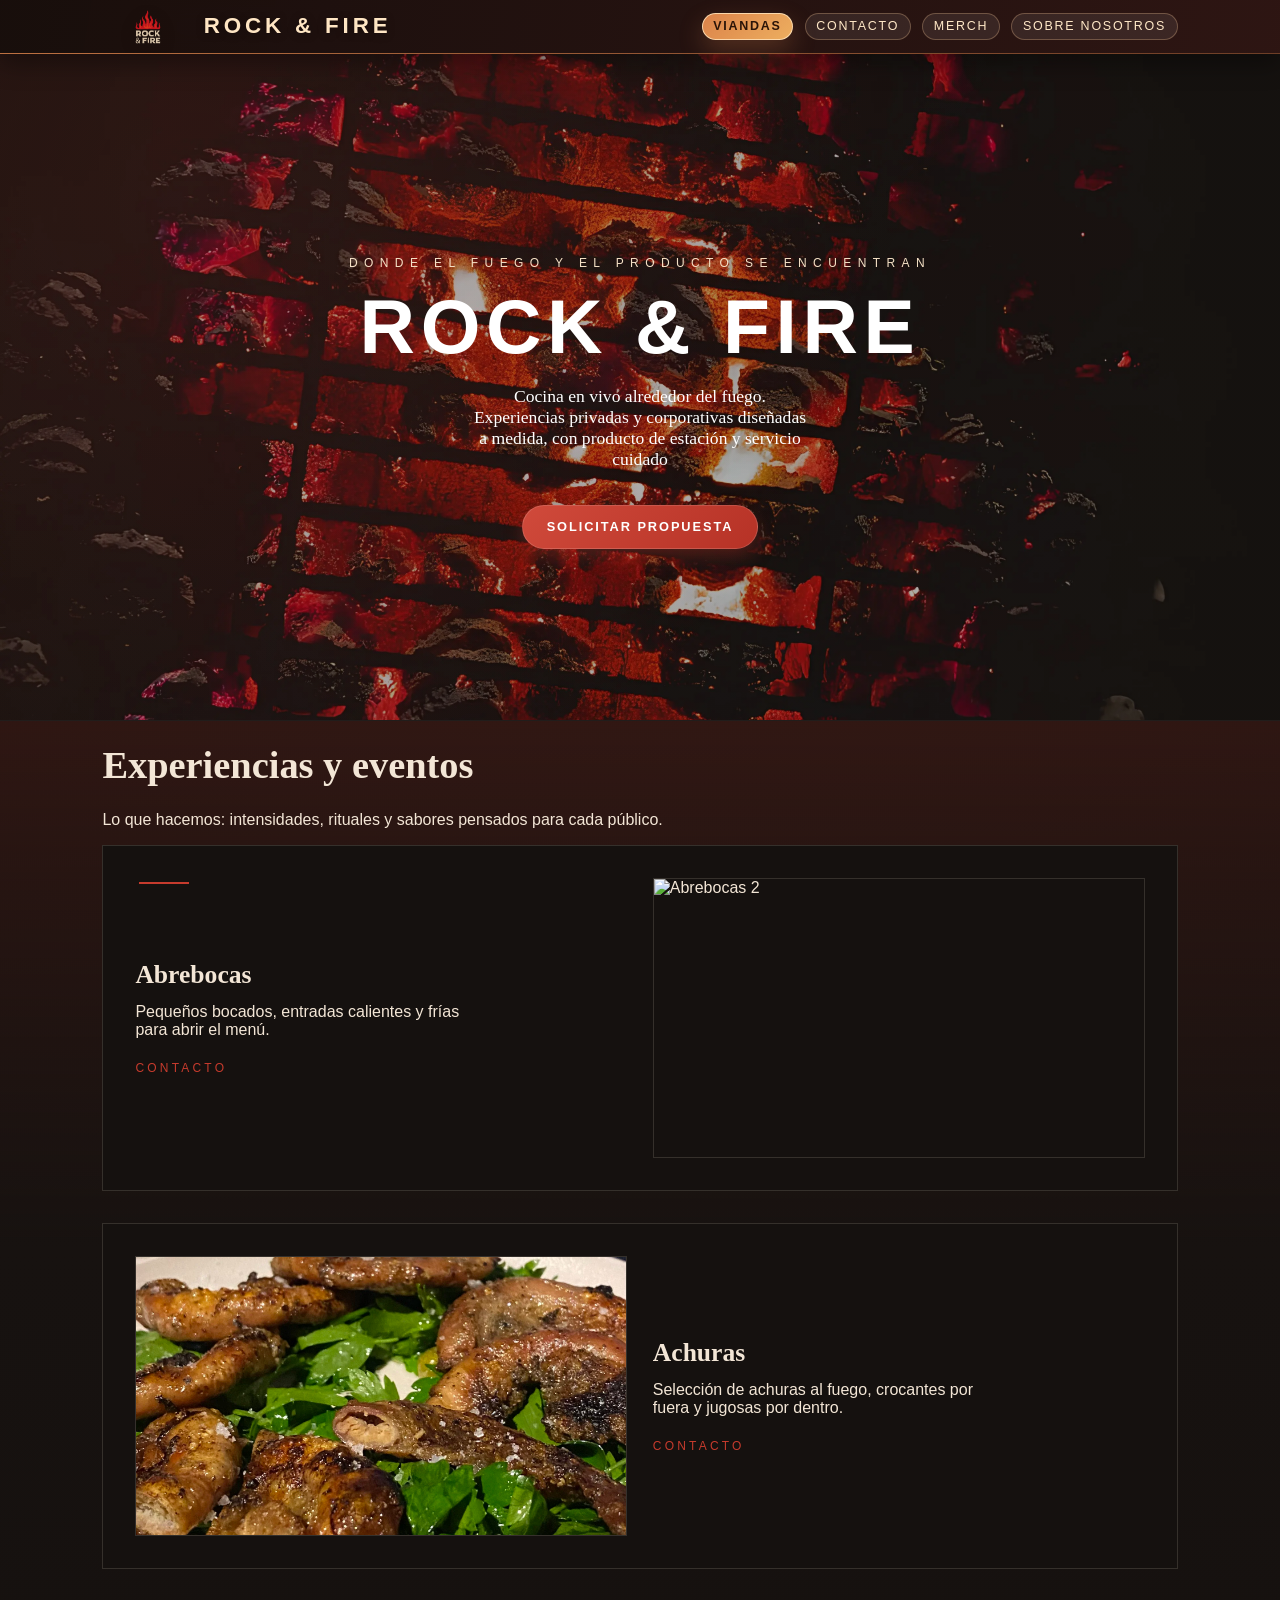
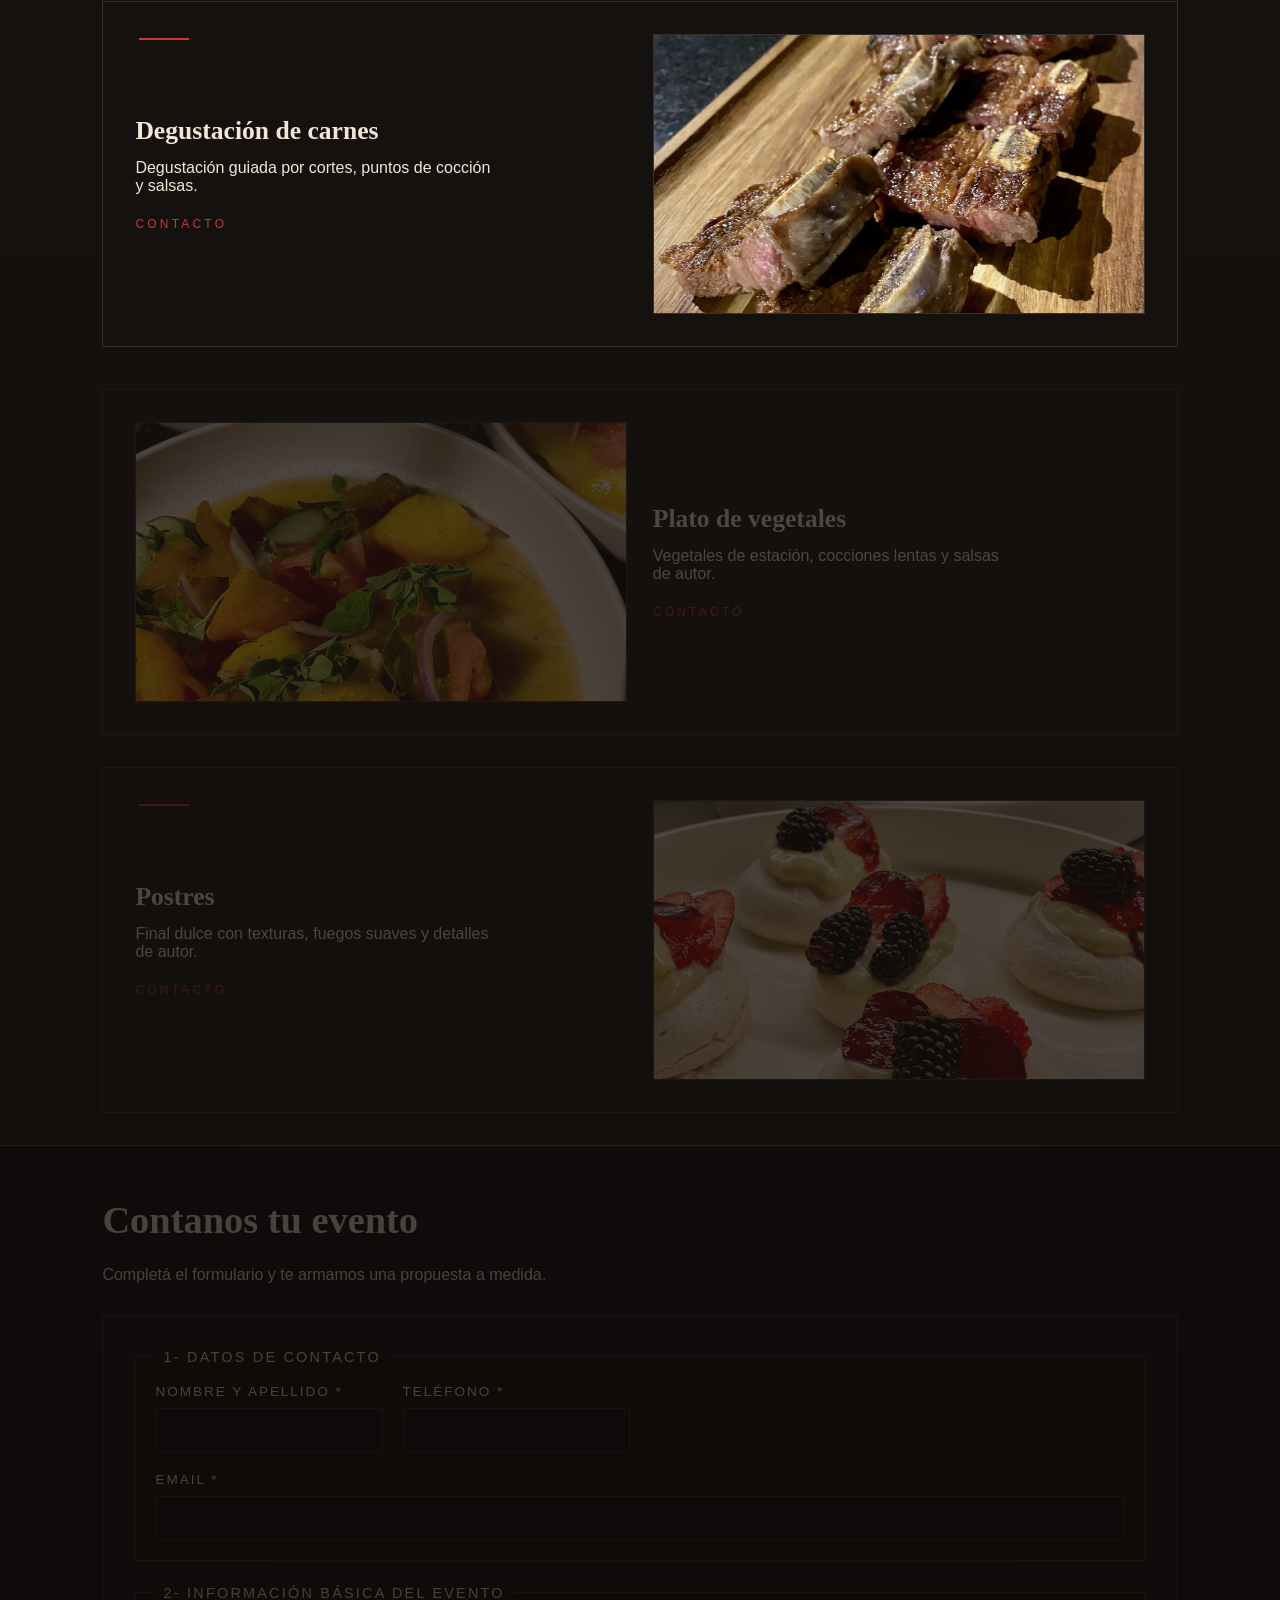
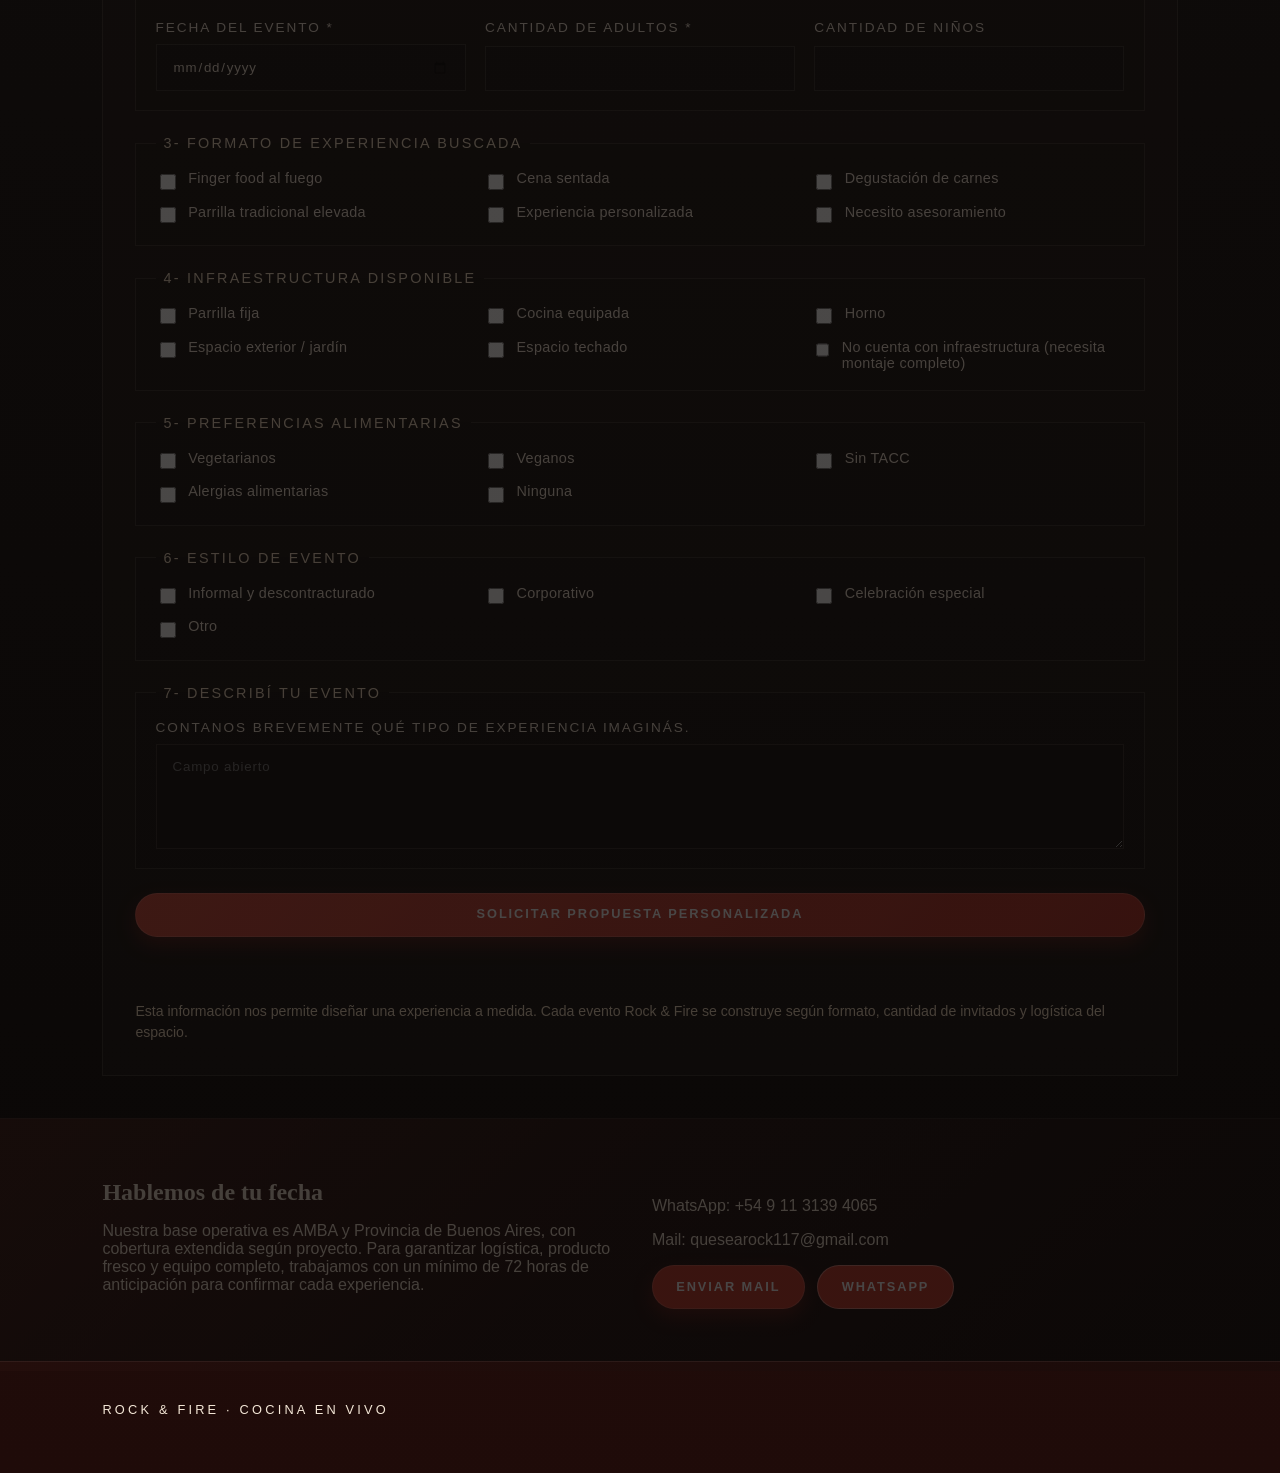
==== index.html @ 605d7330 "primer commit" ====
﻿<!doctype html>
<html lang="es">
  <head>
    <meta charset="utf-8" />
    <meta name="viewport" content="width=device-width, initial-scale=1" />
    <title>Rock &amp; Fire</title>
    <meta
      name="description"
      content="Rock & Fire es un emprendimiento de catering con cocina a fuego vivo, menús a medida y eventos memorables."
    />
    <link rel="preconnect" href="https://fonts.googleapis.com" />
    <link rel="preconnect" href="https://fonts.gstatic.com" crossorigin />
    <link rel="stylesheet" href="styles.css" />
  </head>
  <body id="top">
    <header class="site-header">
      <a class="brand" href="#top">
        <img class="brand-logo" src="img/logoRyF 1.png" alt="Rock &amp; Fire" />
        <span>Rock &amp; Fire</span>
      </a>
      <nav class="nav">
        <!-- <a href="#eventos">Eventos</a>
        <a href="#ig">Instagram</a>-->
         <a
          class="nav-drive"
          href="https://drive.google.com/file/d/1LnjHv03hsuYbpVQjxMvWBrjGyQzns2Zz/view"
          target="_blank"
          rel="noreferrer"
        >
          VIANDAS
        </a>
        <a href="#hablemos-fecha">Contacto</a>
        <a href="merch.html">Merch</a>
        <a href="about.html">Sobre nosotros</a>
      </nav>
    </header>
    <section class="hero reveal">
      <div class="hero-content">
        <div class="tag">Donde el fuego y el producto se encuentran</div>
        <h1>Rock &amp; Fire</h1>
        <p>
          Cocina en vivo alrededor del fuego. Experiencias privadas y corporativas diseñadas a medida, con producto de estación y servicio cuidado
        </p>
        <div class="hero-actions">
          <a class="cta" href="#formulario-whatsapp"><span></span>Solicitar propuesta</a>
        </div>
      </div>
    </section>

    <section class="section alt reveal" id="eventos">
      <h2>Experiencias y eventos</h2>
      <p>Lo que hacemos: intensidades, rituales y sabores pensados para cada público.</p>
      <div class="events">
        
        <article class="event-row reveal delay-1">
          <div class="event-text">
            <h3>Abrebocas</h3>
            <p>Pequeños bocados, entradas calientes y frías para abrir el menú.</p>
            <a class="event-link" href="#contacto">Contacto</a>
          </div>
          <div class="event-media">
            <div class="auto-carousel" data-carousel="abrebocas">
              <img data-lightbox="abrebocas" src="img/abrebocas/1.webp" alt="Abrebocas 1" />
              <img data-lightbox="abrebocas" src="img/abrebocas/2.webp" alt="Abrebocas 2" />
              <img data-lightbox="abrebocas" src="img/abrebocas/3.webp" alt="Abrebocas 3" />
              <img data-lightbox="abrebocas" src="img/abrebocas/4.webp" alt="Abrebocas 4" />
              <img data-lightbox="abrebocas" src="img/abrebocas/5.webp" alt="Abrebocas 5" />
              <img data-lightbox="abrebocas" src="img/abrebocas/6.webp" alt="Abrebocas 6" />
            </div>
          </div>
        </article>

        <article class="event-row reverse reveal delay-1">
          <div class="event-text">
            <h3>Achuras</h3>
            <p>Selección de achuras al fuego, crocantes por fuera y jugosas por dentro.</p>
            <a class="event-link" href="#contacto">Contacto</a>
          </div>
          <div class="event-media">
            <div class="auto-carousel" data-carousel="achuras">
              <img data-lightbox="achuras" src="img/achuras/1.webp" alt="Achuras 1" />
              <img data-lightbox="achuras" src="img/achuras/2.webp" alt="Achuras 2" />
              <img data-lightbox="achuras" src="img/achuras/3.webp" alt="Achuras 3" />
              <img data-lightbox="achuras" src="img/achuras/6.webp" alt="Achuras 6" />
              <img data-lightbox="achuras" src="img/achuras/7.webp" alt="Achuras 7" />
            </div>
          </div>
        </article>

        <article class="event-row reveal delay-1">
          <div class="event-text">
            <h3>Degustación de carnes</h3>
            <p>Degustación guiada por cortes, puntos de cocción y salsas.</p>
            <a class="event-link" href="#contacto">Contacto</a>
          </div>
          <div class="event-media">
            <div class="auto-carousel" data-carousel="carnes">
              
              <img data-lightbox="carnes" src="img/carnes/0.webp" alt="Cata de carnes 1" />
              <img data-lightbox="carnes" src="img/carnes/1.webp" alt="Cata de carnes 2" />
              <img data-lightbox="carnes" src="img/carnes/2.webp" alt="Cata de carnes 3" />
              <img data-lightbox="carnes" src="img/carnes/4.webp" alt="Cata de carnes 5" />
              <img data-lightbox="carnes" src="img/carnes/5.webp" alt="Cata de carnes 6" />
              <img data-lightbox="carnes" src="img/carnes/6.webp" alt="Cata de carnes 7" />
              <img data-lightbox="carnes" src="img/carnes/7.webp" alt="Cata de carnes 8" />
              <img data-lightbox="carnes" src="img/carnes/8.webp" alt="Cata de carnes 9" />
              <img data-lightbox="carnes" src="img/carnes/9.webp" alt="Cata de carnes 10" />
              <img data-lightbox="carnes" src="img/carnes/10.webp" alt="Cata de carnes 11" />

            </div>
          </div>
        </article>

        <article class="event-row reverse reveal delay-1">
          <div class="event-text">
            <h3>Plato de vegetales</h3>
            <p>Vegetales de estación, cocciones lentas y salsas de autor.</p>
            <a class="event-link" href="#contacto">Contacto</a>
          </div>
          <div class="event-media">
            <div class="auto-carousel" data-carousel="vegetales">
              
              <img data-lightbox="vegetales" src="img/vegetales/1.webp" alt="Vegetales 1" />
              <img data-lightbox="vegetales" src="img/vegetales/2.webp" alt="Vegetales 2" />
              <img data-lightbox="vegetales" src="img/vegetales/3.webp" alt="Vegetales 3" />
              <img data-lightbox="vegetales" src="img/vegetales/4.webp" alt="Vegetales 4" />
              <img data-lightbox="vegetales" src="img/vegetales/5.webp" alt="Vegetales 5" />
              <img data-lightbox="vegetales" src="img/vegetales/6.webp" alt="Vegetales 6" />
              <img data-lightbox="vegetales" src="img/vegetales/7.webp" alt="Vegetales 7" />
              <img data-lightbox="vegetales" src="img/vegetales/8.webp" alt="Vegetales 8" />
              <img data-lightbox="vegetales" src="img/vegetales/9.webp" alt="Vegetales 9" />
              <img data-lightbox="vegetales" src="img/vegetales/10.webp" alt="Vegetales 10" />

            </div>
          </div>
        </article>

        <article class="event-row reveal delay-1">
          <div class="event-text">
            <h3>Postres</h3>
            <p>Final dulce con texturas, fuegos suaves y detalles de autor.</p>
            <a class="event-link" href="#contacto">Contacto</a>
          </div>
          <div class="event-media">
            <div class="auto-carousel" data-carousel="postres">
              
              <img data-lightbox="postres" src="img/postres/1.webp" alt="Postres 1" />
              <img data-lightbox="postres" src="img/postres/2.webp" alt="Postres 2" />
              <img data-lightbox="postres" src="img/postres/3.webp" alt="Postres 3" />
              <img data-lightbox="postres" src="img/postres/4.webp" alt="Postres 4" />
              <img data-lightbox="postres" src="img/postres/5.webp" alt="Postres 5" />
              <img data-lightbox="postres" src="img/postres/6.webp" alt="Postres 6" />
              <img data-lightbox="postres" src="img/postres/7.webp" alt="Postres 7" />

            </div>
          </div>
        </article>
      </div>
    </section>
<!-- 
    <section class="spotlight reveal" id="servicios">
      <h2>Servicios </h2>
      <div class="grid">
        <div class="spotlight-card reveal delay-1">
          <h3>Eventos privados</h3>
          <p>Casamientos, cumpleaños, aniversarios y reuniones en casa.</p>
        </div>
        <div class="spotlight-card reveal delay-2">
          <h3>Corporativos</h3>
          <p>Eventos de empresa, lanzamientos y celebraciones internas.</p>
        </div>
        <div class="spotlight-card reveal delay-1">
          <h3>Incluido</h3>
          <p>Producción gastronómica y servicio en mesa.</p>
        </div>
        <div class="spotlight-card reveal delay-2">
          <h3>Opcionales</h3>
          <p>Sommelier de vinos y bebidas incluidas.</p>
        </div>
      </div>
    </section>
-->
    <!-- Secciones ocultas temporalmente: Instagram + Testimonios
    <section class="section alt reveal" id="ig">
      <div class="ig-header">
        <div>
          <h2>Instagram en vivo</h2>
          <p>Últimas fotos destacadas del feed. Siempre conectado al perfil.</p>
        </div>
        <a class="cta" href="https://www.instagram.com/rockandfire.ok/" target="_blank" rel="noreferrer">
          <span></span>Ir a Instagram
        </a>
      </div>
      Elfsight Instagram Feed | Untitled Instagram Feed
      <div class="elfsight-app-fcc748a9-197f-4e0d-a5b5-1804373f7aed" data-elfsight-app-lazy></div>
    </section>

    <section class="section reveal" id="testimonios">
      <h2>Testimonios</h2>
      <div class="grid">
        <div class="card reveal delay-1">
          <h3>Evento privado</h3>
          <p>
            "Una experiencia de alta cocina en casa. El fuego, la presentacion y el
            servicio fueron impecables."
          </p>
        </div>
        <div class="card reveal delay-2">
          <h3>Corporativo</h3>
          <p>
            "Personalizaron el menu para nuestro equipo. Se noto la calidad de
            producto y la tecnica."
          </p>
        </div>
      </div>
    </section>
    -->

    <section class="section reveal" id="formulario-whatsapp">
      <h2>Contanos tu evento</h2>
      <p>Completá el formulario y te armamos una propuesta a medida.</p>
      <form class="whatsapp-form" id="whatsapp-form" method="post">
        <fieldset class="form-section">
          <legend>1- Datos de contacto</legend>
          <div class="form-grid">
            <label>
              Nombre y apellido *
              <input type="text" name="nombre" autocomplete="name" required />
            </label>
            <label>
              Teléfono *
              <input type="tel" name="telefono" autocomplete="tel" required />
            </label>
            <label class="full">
              Email *
              <input type="email" name="email" autocomplete="email" required />
            </label>
          </div>
        </fieldset>

        <fieldset class="form-section">
          <legend>2- Información básica del evento</legend>
          <div class="form-grid">
            <label>
              Fecha del evento *
              <input type="date" name="fecha" required />
            </label>
            <label>
              Cantidad de adultos *
              <input type="number" name="adultos" min="1" required />
            </label>
            <label>
              Cantidad de niños
              <input type="number" name="ninos" min="0" />
            </label>
          </div>
        </fieldset>

        <fieldset class="form-section">
          <legend>3- Formato de experiencia buscada</legend>
          <div class="checkbox-grid">
            <label><input type="checkbox" name="formato[]" value="Finger food al fuego" /> Finger food al fuego</label>
            <label><input type="checkbox" name="formato[]" value="Cena sentada" /> Cena sentada</label>
            <label><input type="checkbox" name="formato[]" value="Degustación de carnes" /> Degustación de carnes</label>
            <label><input type="checkbox" name="formato[]" value="Parrilla tradicional elevada" /> Parrilla tradicional elevada</label>
            <label><input type="checkbox" name="formato[]" value="Experiencia personalizada" /> Experiencia personalizada</label>
            <label><input type="checkbox" name="formato[]" value="Necesito asesoramiento" /> Necesito asesoramiento</label>
          </div>
        </fieldset>

        <fieldset class="form-section">
          <legend>4- Infraestructura disponible</legend>
          <div class="checkbox-grid">
            <label><input type="checkbox" name="infraestructura[]" value="Parrilla fija" /> Parrilla fija</label>
            <label><input type="checkbox" name="infraestructura[]" value="Cocina equipada" /> Cocina equipada</label>
            <label><input type="checkbox" name="infraestructura[]" value="Horno" /> Horno</label>
            <label><input type="checkbox" name="infraestructura[]" value="Espacio exterior / jardín" /> Espacio exterior / jardín</label>
            <label><input type="checkbox" name="infraestructura[]" value="Espacio techado" /> Espacio techado</label>
            <label>
              <input
                type="checkbox"
                name="infraestructura[]"
                value="No cuenta con infraestructura (necesita montaje completo)"
              />
              No cuenta con infraestructura (necesita montaje completo)
            </label>
          </div>
        </fieldset>

        <fieldset class="form-section">
          <legend>5- Preferencias alimentarias</legend>
          <div class="checkbox-grid">
            <label><input type="checkbox" name="preferencias[]" value="Vegetarianos" /> Vegetarianos</label>
            <label><input type="checkbox" name="preferencias[]" value="Veganos" /> Veganos</label>
            <label><input type="checkbox" name="preferencias[]" value="Sin TACC" /> Sin TACC</label>
            <label><input type="checkbox" name="preferencias[]" value="Alergias alimentarias" /> Alergias alimentarias</label>
            <label><input type="checkbox" name="preferencias[]" value="Ninguna" /> Ninguna</label>
          </div>
        </fieldset>

        <fieldset class="form-section">
          <legend>6- Estilo de evento</legend>
          <div class="checkbox-grid">
            <label><input type="checkbox" name="estilo[]" value="Informal y descontracturado" /> Informal y descontracturado</label>
            <label><input type="checkbox" name="estilo[]" value="Corporativo" /> Corporativo</label>
            <label><input type="checkbox" name="estilo[]" value="Celebración especial" /> Celebración especial</label>
            <label><input type="checkbox" name="estilo[]" value="Otro" /> Otro</label>
          </div>
        </fieldset>

        <fieldset class="form-section">
          <legend>7- Describí tu evento</legend>
          <label class="full">
            Contanos brevemente qué tipo de experiencia imaginás.
            <textarea name="descripcion_evento" rows="5" placeholder="Campo abierto"></textarea>
          </label>
        </fieldset>

        <button class="cta" type="submit"><span></span>Solicitar propuesta personalizada</button>
        <p class="form-status" aria-live="polite"></p>
        <p class="form-note">
          Esta información nos permite diseñar una experiencia a medida. Cada evento Rock &amp; Fire se construye según formato, cantidad de invitados y logística del espacio.
        </p>
      </form>
    </section>

    <section class="contact reveal" id="contacto">
      <div>
        <h2 id="hablemos-fecha">Hablemos de tu fecha</h2>
        <p>
          Nuestra base operativa es AMBA y Provincia de Buenos Aires, con cobertura extendida según proyecto.
Para garantizar logística, producto fresco y equipo completo, trabajamos con un mínimo de 72 horas de anticipación para confirmar cada experiencia.
        </p>
      </div>
      <div>
        <p>WhatsApp: +54 9 11 3139 4065</p>
        <p>Mail: quesearock117@gmail.com</p>
        <div class="contact-actions">
          <a class="cta" href="mailto:quesearock117@gmail.com"><span></span>Enviar mail</a>
          <a class="cta ghost" href="https://wa.me/5491131394065" target="_blank" rel="noreferrer"><span></span>WhatsApp</a>
        </div>
      </div>
    </section>

    <footer>Rock &amp; Fire &middot; Cocina en vivo</footer>

    <div class="lightbox" id="lightbox">
      <span>Cerrar</span>
      <button class="lightbox-nav prev" type="button" aria-label="Anterior">&#10094;</button>
      <img src="" alt="Imagen ampliada" />
      <button class="lightbox-nav next" type="button" aria-label="Siguiente">&#10095;</button>
    </div>
    <script src="https://elfsightcdn.com/platform.js" async></script>
    <script src="script.js" defer></script>
  </body>
</html>
---- styles.css ----
:root {
  --bg: #0f0c0b;
  --ink: #f3e6d6;
  --ember: #c63b2d;
  --coal: #191311;
  --sand: #30241f;
  --smoke: rgba(243, 230, 214, 0.14);
  --glow: rgba(198, 59, 45, 0.35);
  --soft: #171210;
  --accent: #f5e1c6;
}

html {
  scroll-behavior: auto;
}

* {
  box-sizing: border-box;
}

body {
  margin: 0;
  font-family: "Oswald", sans-serif;
  background:
    radial-gradient(circle at top, #2a1713 0%, var(--bg) 52%, #0a0706 100%),
    linear-gradient(180deg, rgba(198, 59, 45, 0.08), transparent 24%);
  color: var(--ink);
}

h1,
h2,
h3 {
  font-family: "Playfair Display", serif;
  margin: 0;
}

a {
  color: inherit;
  text-decoration: none;
}

.site-header {
  position: sticky;
  top: 0;
  z-index: 10;
  display: flex;
  flex-wrap: wrap;
  align-items: center;
  justify-content: space-between;
  gap: 0.65rem;
  padding: 0.28rem 8vw;
  background: linear-gradient(100deg, rgba(24, 14, 12, 0.95), rgba(47, 22, 19, 0.92));
  border-bottom: 1px solid rgba(229, 137, 78, 0.35);
  box-shadow: 0 10px 24px rgba(0, 0, 0, 0.35);
  backdrop-filter: blur(10px);
  color: #f7e8d5;
  transform: translateY(0);
  transition: transform 0.28s ease, box-shadow 0.28s ease, background 0.28s ease;
  animation: headerFloatIn 0.55s ease both;
}

.site-header.is-elevated {
  box-shadow: 0 16px 30px rgba(0, 0, 0, 0.45);
  background: linear-gradient(100deg, rgba(20, 12, 10, 0.98), rgba(43, 19, 16, 0.95));
}

.site-header::after {
  content: "";
  position: absolute;
  left: 0;
  right: 0;
  bottom: -1px;
  height: 1px;
  background: linear-gradient(90deg, rgba(229, 137, 78, 0.7), rgba(229, 137, 78, 0));
}

.brand {
  display: inline-flex;
  align-items: center;
  gap: 0.58rem;
  font-family: "Playfair Display", serif;
  font-size: 1.4rem;
  letter-spacing: 0.16rem;
  text-transform: uppercase;
}

.brand span {
  font-family: "Oswald", sans-serif;
  font-weight: 600;
  letter-spacing: 0.24rem;
  color: #ffe6c4;
  text-shadow: 0 1px 8px rgba(0, 0, 0, 0.35);
}

.brand-logo {
  width: 92px;
  height: 44px;
  object-fit: cover;
  object-position: 50% 44%;
  filter: drop-shadow(0 4px 8px rgba(0, 0, 0, 0.2));
}

.nav {
  display: flex;
  flex-wrap: wrap;
  gap: 0.72rem;
  font-size: 0.78rem;
  text-transform: uppercase;
  letter-spacing: 0.11rem;
}

.nav a {
  padding: 0.33rem 0.66rem;
  border-radius: 999px;
  border: 1px solid rgba(255, 204, 153, 0.28);
  color: #ffe8c7;
  background: rgba(255, 255, 255, 0.08);
  transition: background 0.2s ease, border-color 0.2s ease, color 0.2s ease, transform 0.2s ease;
}

.nav a:hover {
  background: rgba(229, 137, 78, 0.2);
  border-color: rgba(255, 204, 153, 0.62);
  color: #fff3df;
  transform: translateY(-1px);
}

.nav .nav-drive {
  background: linear-gradient(135deg, rgba(229, 137, 78, 0.95), rgba(255, 188, 102, 0.92));
  border-color: rgba(255, 227, 186, 0.85);
  color: #2b1408;
  font-weight: 700;
  box-shadow: 0 10px 24px rgba(229, 137, 78, 0.25);
}

.nav .nav-drive:hover {
  background: linear-gradient(135deg, rgba(255, 166, 89, 1), rgba(255, 208, 129, 0.98));
  border-color: rgba(255, 240, 214, 1);
  color: #1d0d05;
  box-shadow: 0 14px 28px rgba(229, 137, 78, 0.34);
}

.hero {
  min-height: 74vh;
  display: grid;
  place-items: center;
  padding: 5.4rem 8vw 3.4rem;
  position: relative;
  overflow: hidden;
  text-align: center;
  color: #fff;
  background-image: linear-gradient(rgba(10, 8, 7, 0.32), rgba(10, 8, 7, 0.32)),
    image-set(
      url("img/portada1.webp")
    );
  background-size: cover;
  background-position: center 42%;
}

#eventos {
  padding-top: 1.4rem;
}

.hero::before {
  content: "";
  position: absolute;
  inset: 0;
  background:
    radial-gradient(circle at 15% 20%, rgba(198, 59, 45, 0.22), transparent 56%),
    linear-gradient(120deg, rgba(198, 59, 45, 0.11), transparent 66%);
  opacity: 0.44;
  pointer-events: none;
}

.hero-content {
  position: relative;
  z-index: 1;
  max-width: 640px;
}

.tag {
  letter-spacing: 0.4rem;
  text-transform: uppercase;
  font-size: 0.75rem;
  color: var(--accent);
}

.hero h1 {
  font-size: clamp(3rem, 6vw, 5.2rem);
  margin-top: 1rem;
  letter-spacing: 0.35rem;
  text-transform: uppercase;
  line-height: 1.05;
  font-family: "Oswald", sans-serif;
}

.hero p {
  font-family: "Playfair Display", serif;
  font-size: 1.1rem;
  max-width: 38ch;
  margin: 1.2rem auto 2.2rem;
}

.hero-actions {
  display: flex;
  justify-content: center;
  gap: 1rem;
  flex-wrap: wrap;
}

.cta {
  display: inline-flex;
  align-items: center;
  justify-content: center;
  text-align: center;
  min-height: 44px;
  padding: 0.82rem 1.45rem;
  border: 1px solid rgba(255, 255, 255, 0.14);
  border-radius: 999px;
  background: linear-gradient(135deg, #d04a3b 0%, #b63226 100%);
  color: #fff;
  text-transform: uppercase;
  font-size: 0.8rem;
  letter-spacing: 0.12rem;
  line-height: 1;
  font-weight: 600;
  box-shadow: 0 8px 18px rgba(182, 50, 38, 0.35);
  transition: transform 0.2s ease, box-shadow 0.2s ease, filter 0.2s ease;
  position: relative;
  overflow: hidden;
  cursor: pointer;
}

.cta:hover {
  transform: translateY(-1px);
  filter: brightness(1.04);
  box-shadow: 0 12px 24px rgba(182, 50, 38, 0.45);
}

.cta.ghost {
  background: rgba(255, 255, 255, 0.03);
  border: 1px solid rgba(255, 255, 255, 0.35);
  color: var(--ink);
  box-shadow: none;
}

.cta span {
  display: none;
}

.stats {
  display: none;
}

.section {
  padding: 2.6rem 8vw;
}

.section h2 {
  font-size: clamp(1.8rem, 3vw, 2.8rem);
  margin-bottom: 1.5rem;
}

.section.alt {
  background: linear-gradient(180deg, rgba(198, 59, 45, 0.09), var(--soft) 26%, #130f0d 100%);
  border-top: 1px solid rgba(255, 255, 255, 0.06);
  border-bottom: 1px solid rgba(255, 255, 255, 0.06);
}

.grid {
  display: grid;
  grid-template-columns: repeat(auto-fit, minmax(220px, 1fr));
  gap: 1.6rem;
}

.card {
  background: #15110f;
  border: 1px solid var(--smoke);
  padding: 1.5rem;
  min-height: 180px;
  animation: fadeUp 0.8s ease forwards;
}

.card h3 {
  margin-bottom: 0.6rem;
}

.gallery {
  display: grid;
  grid-template-columns: repeat(auto-fit, minmax(220px, 1fr));
  gap: 1rem;
}

.gallery-card {
  position: relative;
  overflow: hidden;
  min-height: 220px;
  border: 1px solid var(--smoke);
  background: #15110f;
  cursor: pointer;
  transition: transform 0.3s ease, box-shadow 0.3s ease;
}

.gallery-card:hover {
  transform: translateY(-6px);
  box-shadow: 0 20px 30px rgba(0, 0, 0, 0.4);
}

.gallery-card img {
  width: 100%;
  height: 100%;
  object-fit: cover;
  display: block;
  filter: saturate(0.95);
  transition: transform 0.4s ease;
}

.gallery-card:hover img {
  transform: scale(1.08);
}

.gallery-info {
  position: absolute;
  inset: auto 0 0 0;
  padding: 1rem;
  background: linear-gradient(180deg, transparent, rgba(0, 0, 0, 0.75));
  color: #fff;
  font-size: 0.95rem;
  letter-spacing: 0.08rem;
  text-transform: uppercase;
}

.events {
  display: grid;
  gap: 2rem;
}

.event-row {
  display: grid;
  grid-template-columns: repeat(auto-fit, minmax(260px, 1fr));
  gap: 1.6rem;
  align-items: center;
  padding: 2rem;
  background: #15110f;
  border: 1px solid var(--smoke);
  position: relative;
}

.event-row::before {
  content: "";
  position: absolute;
  left: 2.2rem;
  top: 2.2rem;
  width: 50px;
  height: 2px;
  background: var(--ember);
}

.event-row.reverse .event-text {
  order: 2;
}

.event-row.reverse .event-media {
  order: 1;
}

.event-text h3 {
  font-size: 1.6rem;
  margin-bottom: 0.8rem;
}

.event-text p {
  margin: 0 0 1.2rem;
  max-width: 40ch;
}

.event-link {
  display: inline-flex;
  align-items: center;
  gap: 0.6rem;
  text-transform: uppercase;
  letter-spacing: 0.2rem;
  font-size: 0.75rem;
  color: var(--ember);
}

.event-media {
  display: grid;
  gap: 0.8rem;
}

.auto-carousel {
  position: relative;
  width: 100%;
  height: 280px;
  overflow: hidden;
  border: 1px solid var(--smoke);
}

.auto-carousel img {
  position: absolute;
  inset: 0;
  width: 100%;
  height: 100%;
  object-fit: cover;
  opacity: 0;
  transform: scale(1.04);
  transition: opacity 0.9s ease, transform 1.2s ease;
  pointer-events: none;
}

.auto-carousel img.active {
  opacity: 1;
  transform: scale(1);
  pointer-events: auto;
}

.event-main {
  width: 100%;
  height: 240px;
  object-fit: cover;
  border: 1px solid var(--smoke);
}

.event-gallery {
  display: grid;
  grid-template-columns: repeat(3, minmax(90px, 1fr));
  gap: 0.6rem;
}

.event-gallery img {
  width: 100%;
  height: 90px;
  object-fit: cover;
  display: block;
  border: 1px solid var(--smoke);
  transition: transform 0.3s ease, box-shadow 0.3s ease;
}

.event-gallery img:hover {
  transform: scale(1.05);
  box-shadow: 0 10px 18px rgba(0, 0, 0, 0.5);
}

.contact {
  background: linear-gradient(135deg, #3a1a15 0%, #201110 48%, #110c0b 100%);
  color: var(--ink);
  display: grid;
  gap: 1.5rem;
  grid-template-columns: repeat(auto-fit, minmax(240px, 1fr));
  align-items: center;
  padding: 3.8rem 8vw;
  border-top: 1px solid rgba(255, 255, 255, 0.08);
}

.contact a {
  color: var(--ink);
}

.contact .cta {
  background: var(--ember);
  color: #fff;
}

.whatsapp-form {
  margin-top: 2rem;
  display: grid;
  gap: 1.5rem;
  background: #15110f;
  border: 1px solid var(--smoke);
  padding: 2rem;
}

.whatsapp-form .form-section {
  border: 1px solid var(--smoke);
  padding: 1.2rem;
  margin: 0;
  display: grid;
  gap: 1rem;
  background: rgba(15, 12, 11, 0.45);
}

.whatsapp-form legend {
  padding: 0 0.5rem;
  font-size: 0.9rem;
  text-transform: uppercase;
  letter-spacing: 0.14rem;
  color: var(--accent);
}

.whatsapp-form label {
  display: grid;
  gap: 0.6rem;
  font-size: 0.85rem;
  text-transform: uppercase;
  letter-spacing: 0.12rem;
}

.whatsapp-form input,
.whatsapp-form textarea {
  background: #0f0c0b;
  border: 1px solid var(--smoke);
  color: var(--ink);
  padding: 0.85rem 1rem;
  font-family: "Oswald", sans-serif;
  letter-spacing: 0.05rem;
}

.whatsapp-form textarea {
  resize: vertical;
}

.whatsapp-form .form-grid {
  display: grid;
  grid-template-columns: repeat(auto-fit, minmax(220px, 1fr));
  gap: 1.2rem;
}

.whatsapp-form .checkbox-grid {
  display: grid;
  grid-template-columns: repeat(auto-fit, minmax(240px, 1fr));
  gap: 0.7rem 1rem;
}

.whatsapp-form .checkbox-grid label {
  display: flex;
  align-items: flex-start;
  gap: 0.6rem;
  text-transform: none;
  letter-spacing: 0.02rem;
  font-size: 0.9rem;
}

.whatsapp-form .checkbox-grid input[type="checkbox"] {
  margin-top: 0.2rem;
  width: 1rem;
  height: 1rem;
  accent-color: var(--ember);
}

.whatsapp-form .full {
  grid-column: 1 / -1;
}

.whatsapp-form .form-status {
  margin: 0;
  min-height: 1.2rem;
  font-size: 0.85rem;
  color: var(--accent);
  opacity: 0;
  transition: opacity 0.2s ease;
}

.whatsapp-form .form-status.is-visible {
  opacity: 1;
}

.whatsapp-form .form-status.is-error {
  color: #ff8f86;
}
.whatsapp-form .form-note {
  margin: -0.2rem 0 0;
  font-size: 0.88rem;
  line-height: 1.5;
  color: var(--accent);
}

footer {
  padding: 2.5rem 8vw 3.5rem;
  font-size: 0.8rem;
  text-transform: uppercase;
  letter-spacing: 0.2rem;
  background: rgba(145, 35, 29, 0.16);
  border-top: 1px solid rgba(255, 255, 255, 0.08);
}

.spotlight {
  padding: 4rem 8vw 2.6rem;
  background: linear-gradient(180deg, rgba(198, 59, 45, 0.2), transparent 80%);
}

.spotlight .grid {
  gap: 2rem;
}

.spotlight-card {
  background: #15110f;
  border: 1px solid var(--smoke);
  padding: 2rem;
  min-height: 220px;
}

.spotlight-card h3 {
  font-size: 1.6rem;
}

.ig-header {
  display: flex;
  flex-wrap: wrap;
  align-items: center;
  justify-content: space-between;
  gap: 1.5rem;
  margin-bottom: 1.5rem;
}

.ig-grid {
  display: grid;
  grid-template-columns: repeat(auto-fit, minmax(220px, 1fr));
  gap: 1rem;
}

.ig-grid img {
  width: 100%;
  height: 240px;
  object-fit: cover;
  display: block;
  border: 1px solid var(--smoke);
}

.ig-grid a {
  display: block;
  background: #15110f;
  border: 1px solid var(--smoke);
  padding: 0.4rem;
}

.lightbox {
  position: fixed;
  inset: 0;
  background: rgba(18, 12, 10, 0.72);
  display: flex;
  align-items: center;
  justify-content: center;
  opacity: 0;
  pointer-events: none;
  transition: opacity 0.25s ease;
  z-index: 999;
}

.lightbox.active {
  opacity: 1;
  pointer-events: auto;
}

.lightbox img {
  max-width: min(92vw, 980px);
  max-height: 88vh;
  border: 2px solid rgba(255, 255, 255, 0.2);
  box-shadow: 0 30px 80px rgba(0, 0, 0, 0.35);
}

.lightbox span {
  position: absolute;
  top: 24px;
  right: 24px;
  font-size: 0.8rem;
  letter-spacing: 0.3rem;
  text-transform: uppercase;
  color: #fef6e8;
}

.lightbox-nav {
  position: absolute;
  top: 50%;
  transform: translateY(-50%);
  background: rgba(195, 39, 28, 0.18);
  border: 1px solid rgba(195, 39, 28, 0.25);
  color: #fef6e8;
  font-size: 2rem;
  padding: 0.2rem 0.7rem;
  cursor: pointer;
}

.reveal {
  opacity: 25%;
  transform: translateY(10px);
  filter: none;
  transition: opacity 0.35s ease, transform 0.35s ease;
}

.reveal.in-view {
  opacity: 1;
  transform: translateY(0);
  filter: none;
}

.reveal.delay-1 {
  transition-delay: 0.04s;
}

.reveal.delay-2 {
  transition-delay: 0.08s;
}

.reveal.delay-3 {
  transition-delay: 0.12s;
}

.lightbox-nav.prev {
  left: 24px;
}

.lightbox-nav.next {
  right: 24px;
}

.about-hero {
  padding: 2.2rem 8vw 0.8rem;
}

.about-hero + .section {
  padding-top: 0.4rem;
}

.about-hero p {
  max-width: 62ch;
  font-size: clamp(1rem, 1.35vw, 1.1rem);
  line-height: 1.35;
  margin: 0 0 0.85rem;
}

.about-hero p:last-child {
  margin-bottom: 0;
}

.about-grid {
  display: grid;
  grid-template-columns: repeat(auto-fit, minmax(240px, 1fr));
  gap: 1.8rem;
}

.about-card {
  background: #15110f;
  border: 1px solid var(--smoke);
  padding: 2rem;
}

.about-card img {
  width: 100%;
  height: 420px;
  object-fit: cover;
  border: 1px solid rgba(255, 255, 255, 0.1);
  margin-bottom: 1.2rem;
}

@keyframes fadeUp {
  from {
    opacity: 0;
    transform: translateY(20px);
  }
  to {
    opacity: 1;
    transform: translateY(0);
  }
}

@keyframes headerFloatIn {
  from {
    opacity: 0.65;
    transform: translateY(-10px);
  }
  to {
    opacity: 1;
    transform: translateY(0);
  }
}

@media (prefers-reduced-motion: reduce) {
  html {
    scroll-behavior: auto;
  }
}

@media (max-width: 640px) {
  .site-header {
    padding-top: 0.2rem;
    padding-bottom: 0.2rem;
  }

  .brand-logo {
    width: 78px;
    height: 38px;
  }

  .hero {
    padding-top: 2rem;
  }

  .hero-content {
    padding: 0 1rem;
  }

  .cta {
    width: 100%;
    justify-content: center;
  }

  .lightbox-nav {
    font-size: 1.6rem;
  }
}


#hablemos-fecha {
  scroll-margin-top: 110px;
}

.contact-actions {
  margin-top: 1rem;
  display: flex;
  flex-wrap: wrap;
  gap: 0.8rem;
}

.merch-hero h1 {
  font-family: "Oswald", sans-serif;
  font-size: clamp(1.9rem, 4vw, 2.9rem);
  letter-spacing: 0.16rem;
  text-transform: uppercase;
  line-height: 1.1;
  margin-bottom: 0.7rem;
}

.merch-hero p {
  max-width: 50ch;
  margin: 0 0 1.2rem;
}

.merch-intro {
  display: flex;
  flex-direction: column;
  align-items: flex-start;
  gap: 0.7rem;
}

.inline-sponsor {
  display: inline-flex;
  align-items: center;
  gap: 0.5rem;
  font-size: 0.72rem;
  text-transform: uppercase;
  letter-spacing: 0.14rem;
  color: var(--accent);
}

.inline-sponsor a {
  display: inline-flex;
  align-items: center;
}

.inline-sponsor img {
  display: block;
  width: 48px;
  height: auto;
}

.merch-hero .cta {
  width: auto;
  min-width: 210px;
}

@media (max-width: 640px) {
  .merch-hero .cta {
    min-width: 0;
  }
}

.merch-grid {
  display: grid;
  grid-template-columns: repeat(auto-fit, minmax(220px, 1fr));
  gap: 1rem;
}

.merch-hero {
  padding-bottom: 1.2rem;
}

#merch-galeria {
  padding-top: 1.2rem;
}

.merch-card {
  background: #15110f;
  border: 1px solid var(--smoke);
  padding: 0.45rem;
}

.merch-card img {
  width: 100%;
  height: 300px;
  object-fit: cover;
  display: block;
  border: 1px solid rgba(255, 255, 255, 0.1);
  cursor: pointer;
}
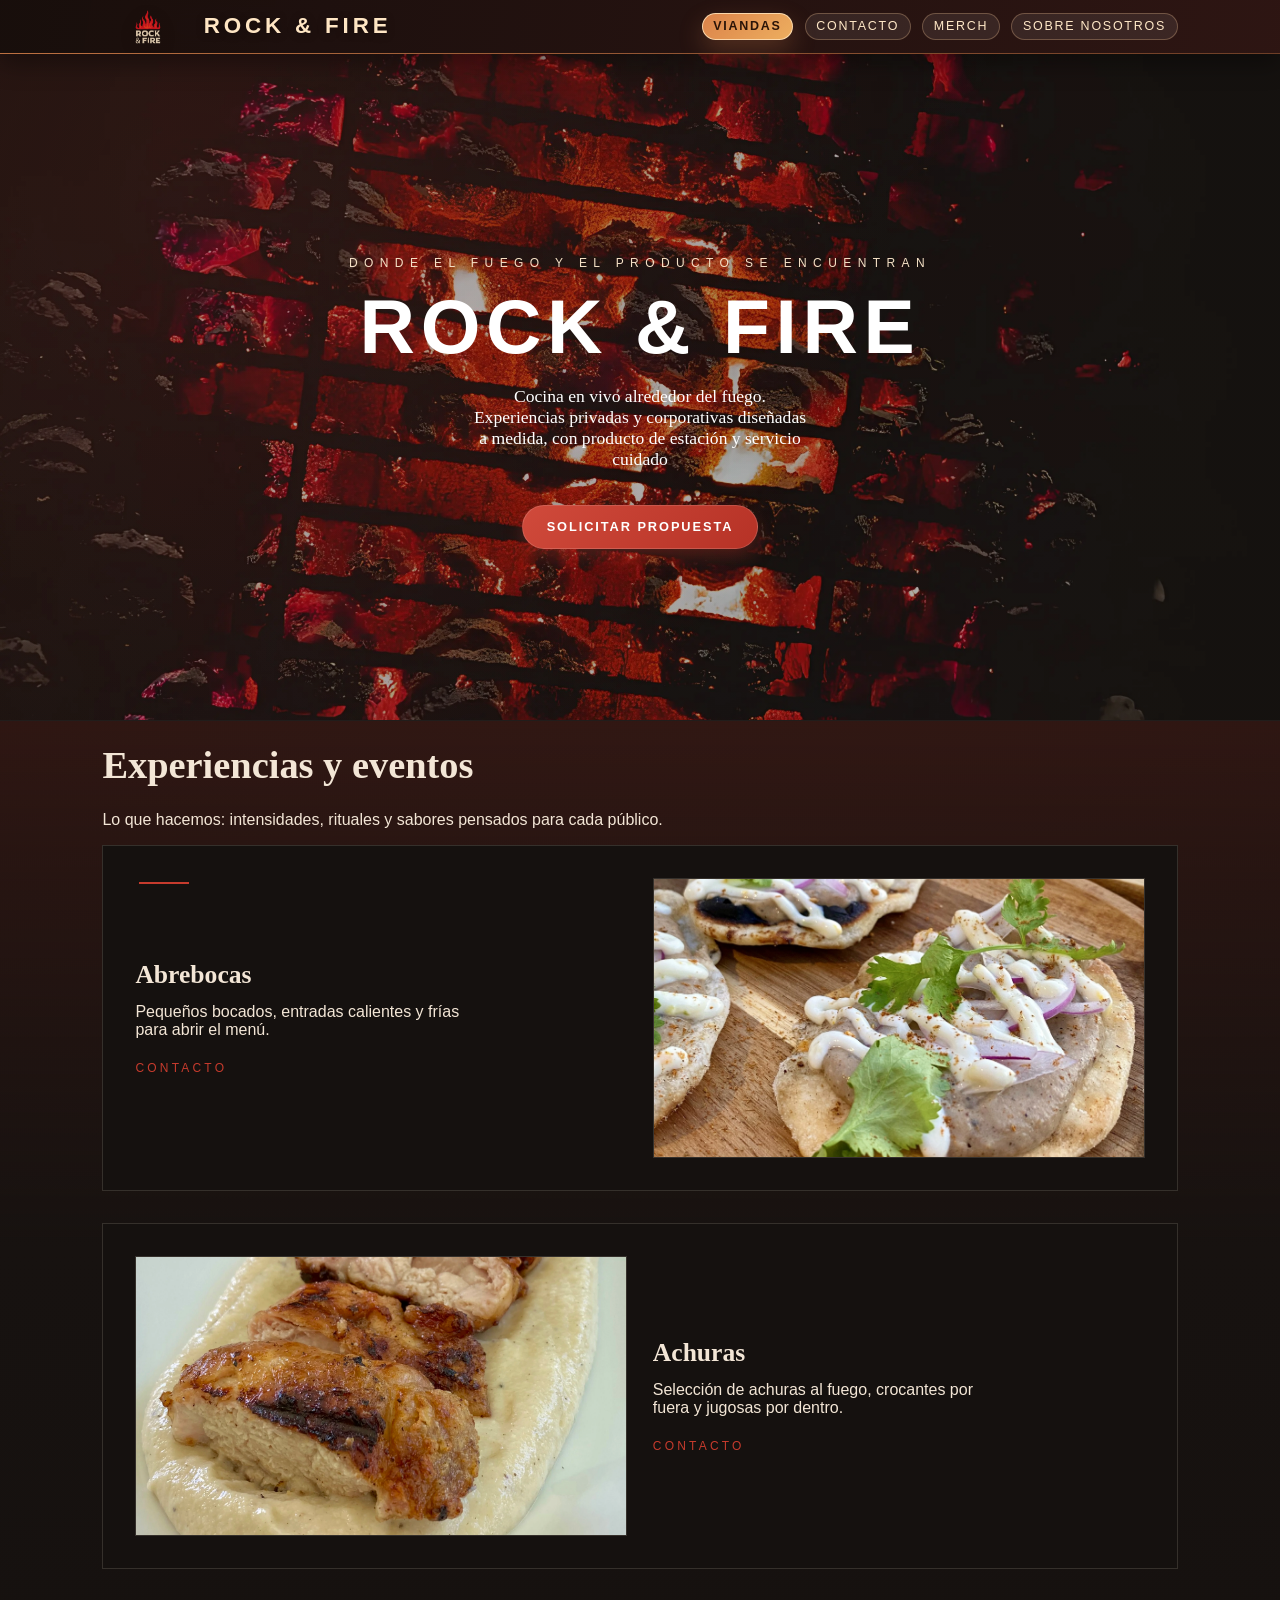
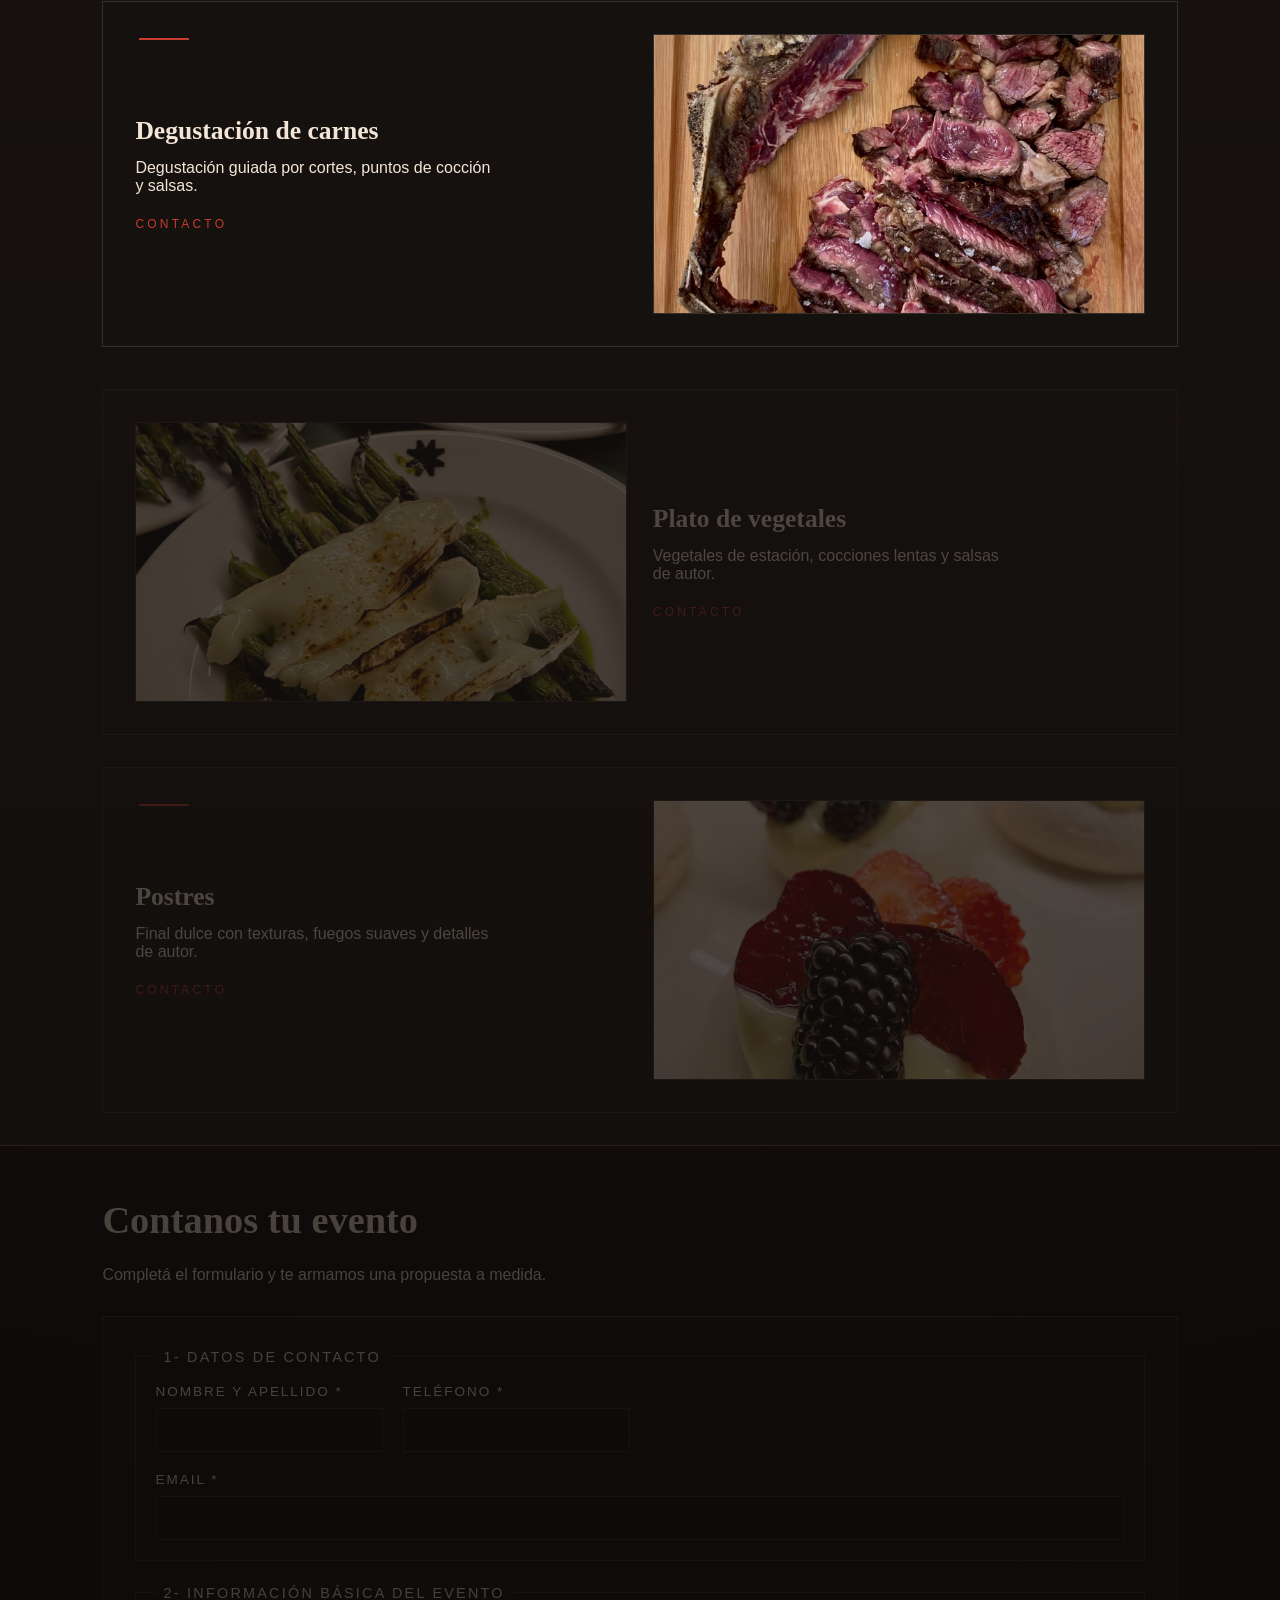
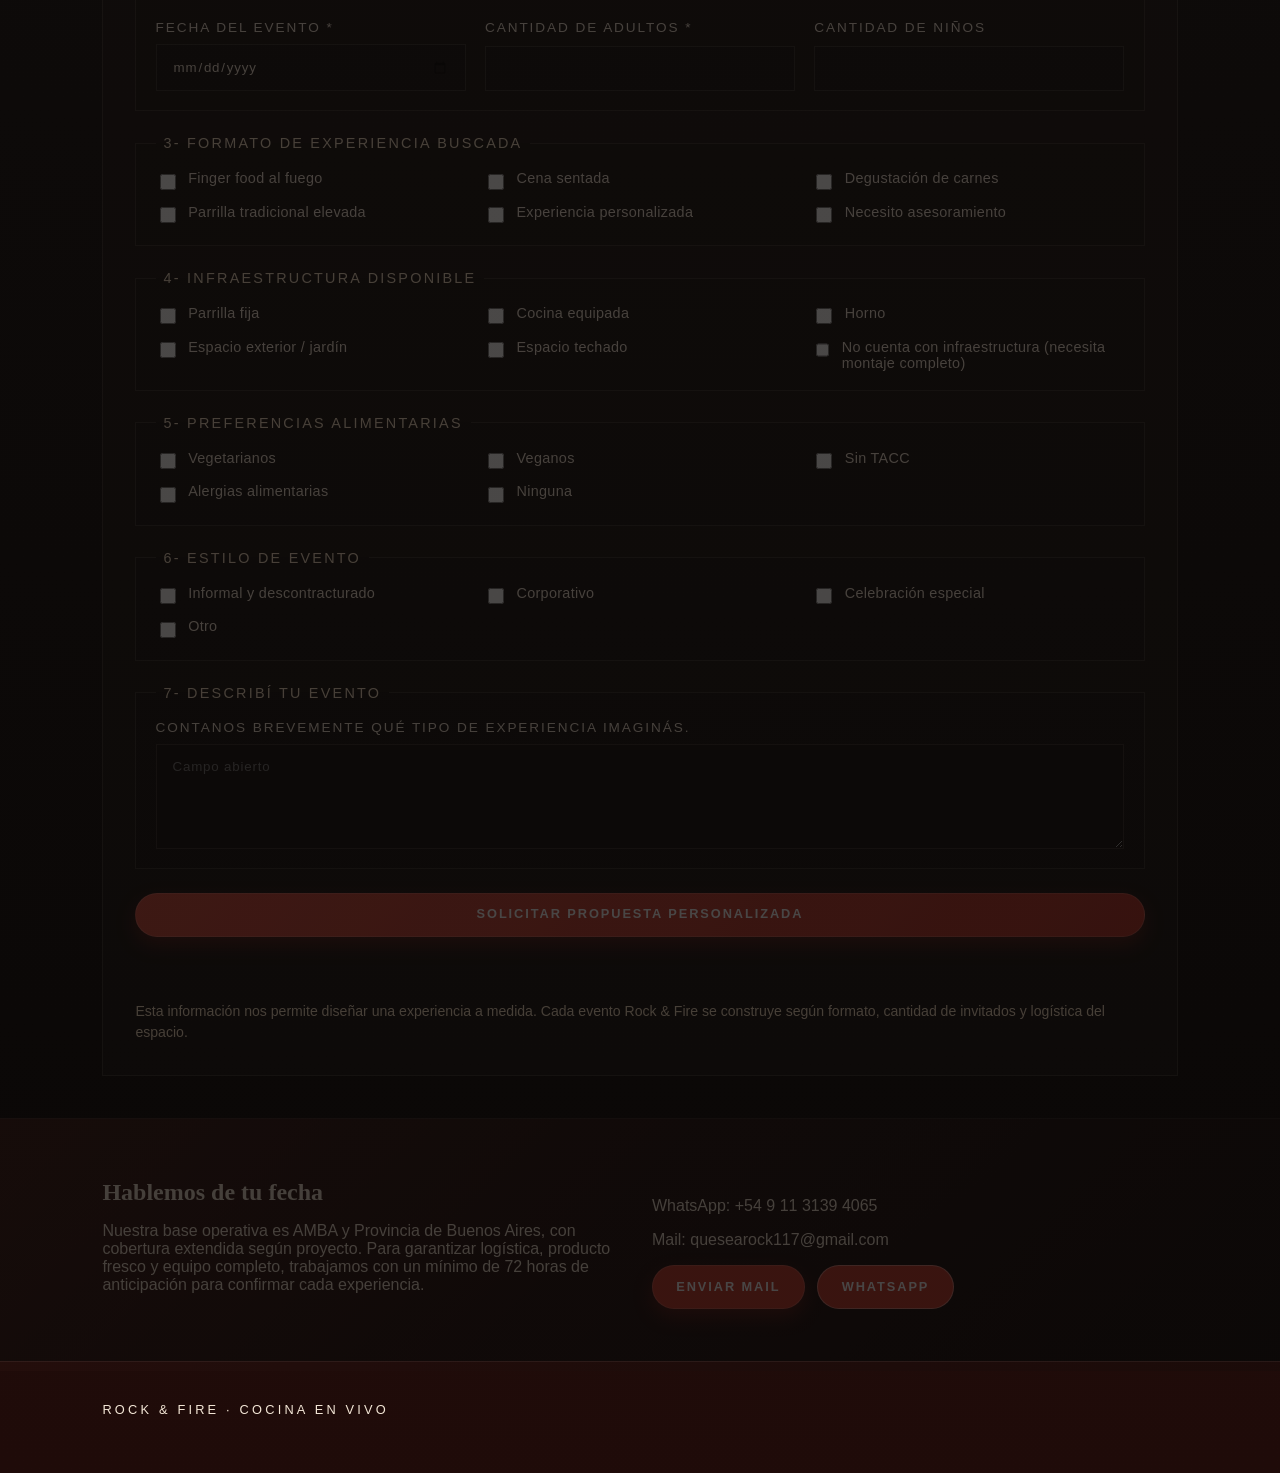
==== commit 272f06d0: "segundo commit" ====
--- a/index.html
+++ b/index.html
@@ -60,12 +60,12 @@
           </div>
           <div class="event-media">
             <div class="auto-carousel" data-carousel="abrebocas">
-              <img data-lightbox="abrebocas" src="img/abrebocas/1.webp" alt="Abrebocas 1" />
-              <img data-lightbox="abrebocas" src="img/abrebocas/2.webp" alt="Abrebocas 2" />
-              <img data-lightbox="abrebocas" src="img/abrebocas/3.webp" alt="Abrebocas 3" />
-              <img data-lightbox="abrebocas" src="img/abrebocas/4.webp" alt="Abrebocas 4" />
-              <img data-lightbox="abrebocas" src="img/abrebocas/5.webp" alt="Abrebocas 5" />
-              <img data-lightbox="abrebocas" src="img/abrebocas/6.webp" alt="Abrebocas 6" />
+              <img data-lightbox="abrebocas" src="img/abreBocas/1.webp" alt="Abrebocas 1" />
+              <img data-lightbox="abrebocas" src="img/abreBocas/2.webp" alt="Abrebocas 2" />
+              <img data-lightbox="abrebocas" src="img/abreBocas/3.webp" alt="Abrebocas 3" />
+              <img data-lightbox="abrebocas" src="img/abreBocas/4.webp" alt="Abrebocas 4" />
+              <img data-lightbox="abrebocas" src="img/abreBocas/5.webp" alt="Abrebocas 5" />
+              <img data-lightbox="abrebocas" src="img/abreBocas/6.webp" alt="Abrebocas 6" />
             </div>
           </div>
         </article>
--- a/styles.css
+++ b/styles.css
@@ -772,6 +772,12 @@
 }
 
 @media (max-width: 640px) {
+  .reveal {
+    opacity: 1;
+    transform: none;
+    transition: none;
+  }
+
   .site-header {
     padding-top: 0.2rem;
     padding-bottom: 0.2rem;
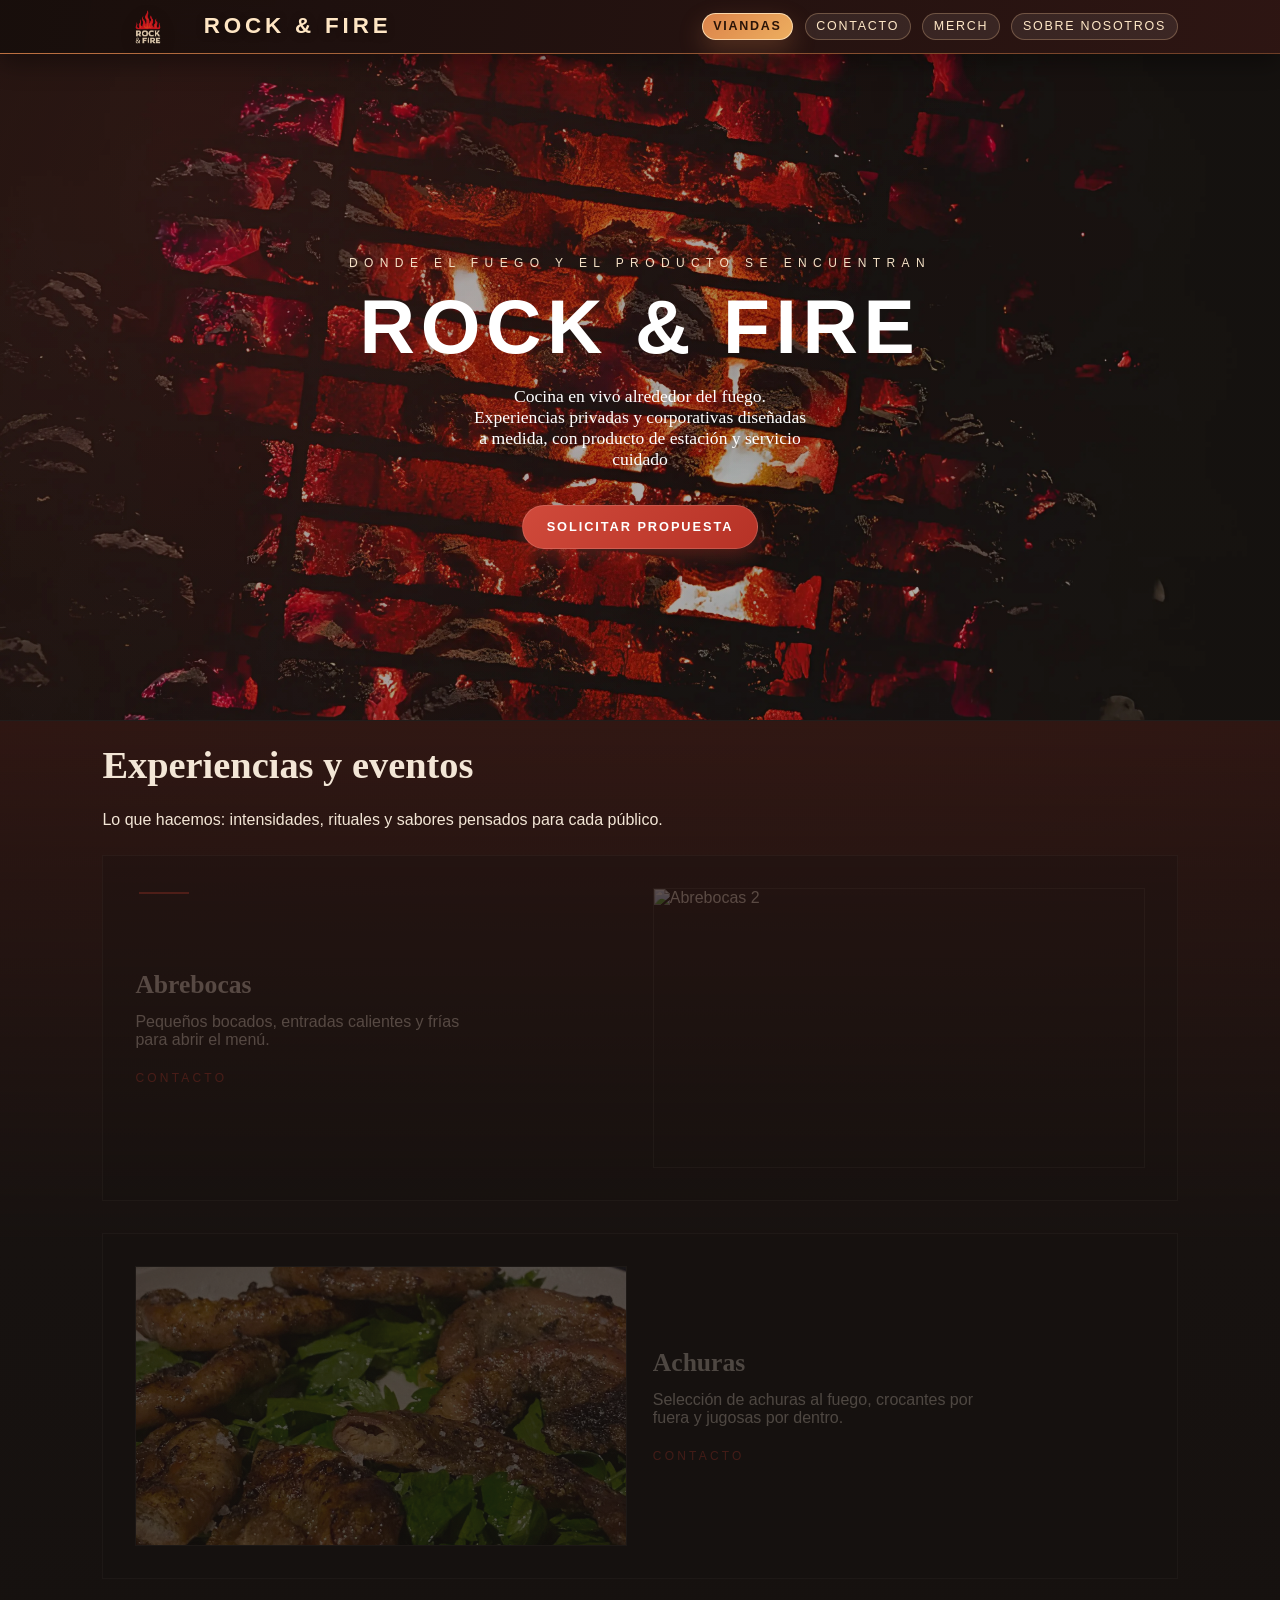
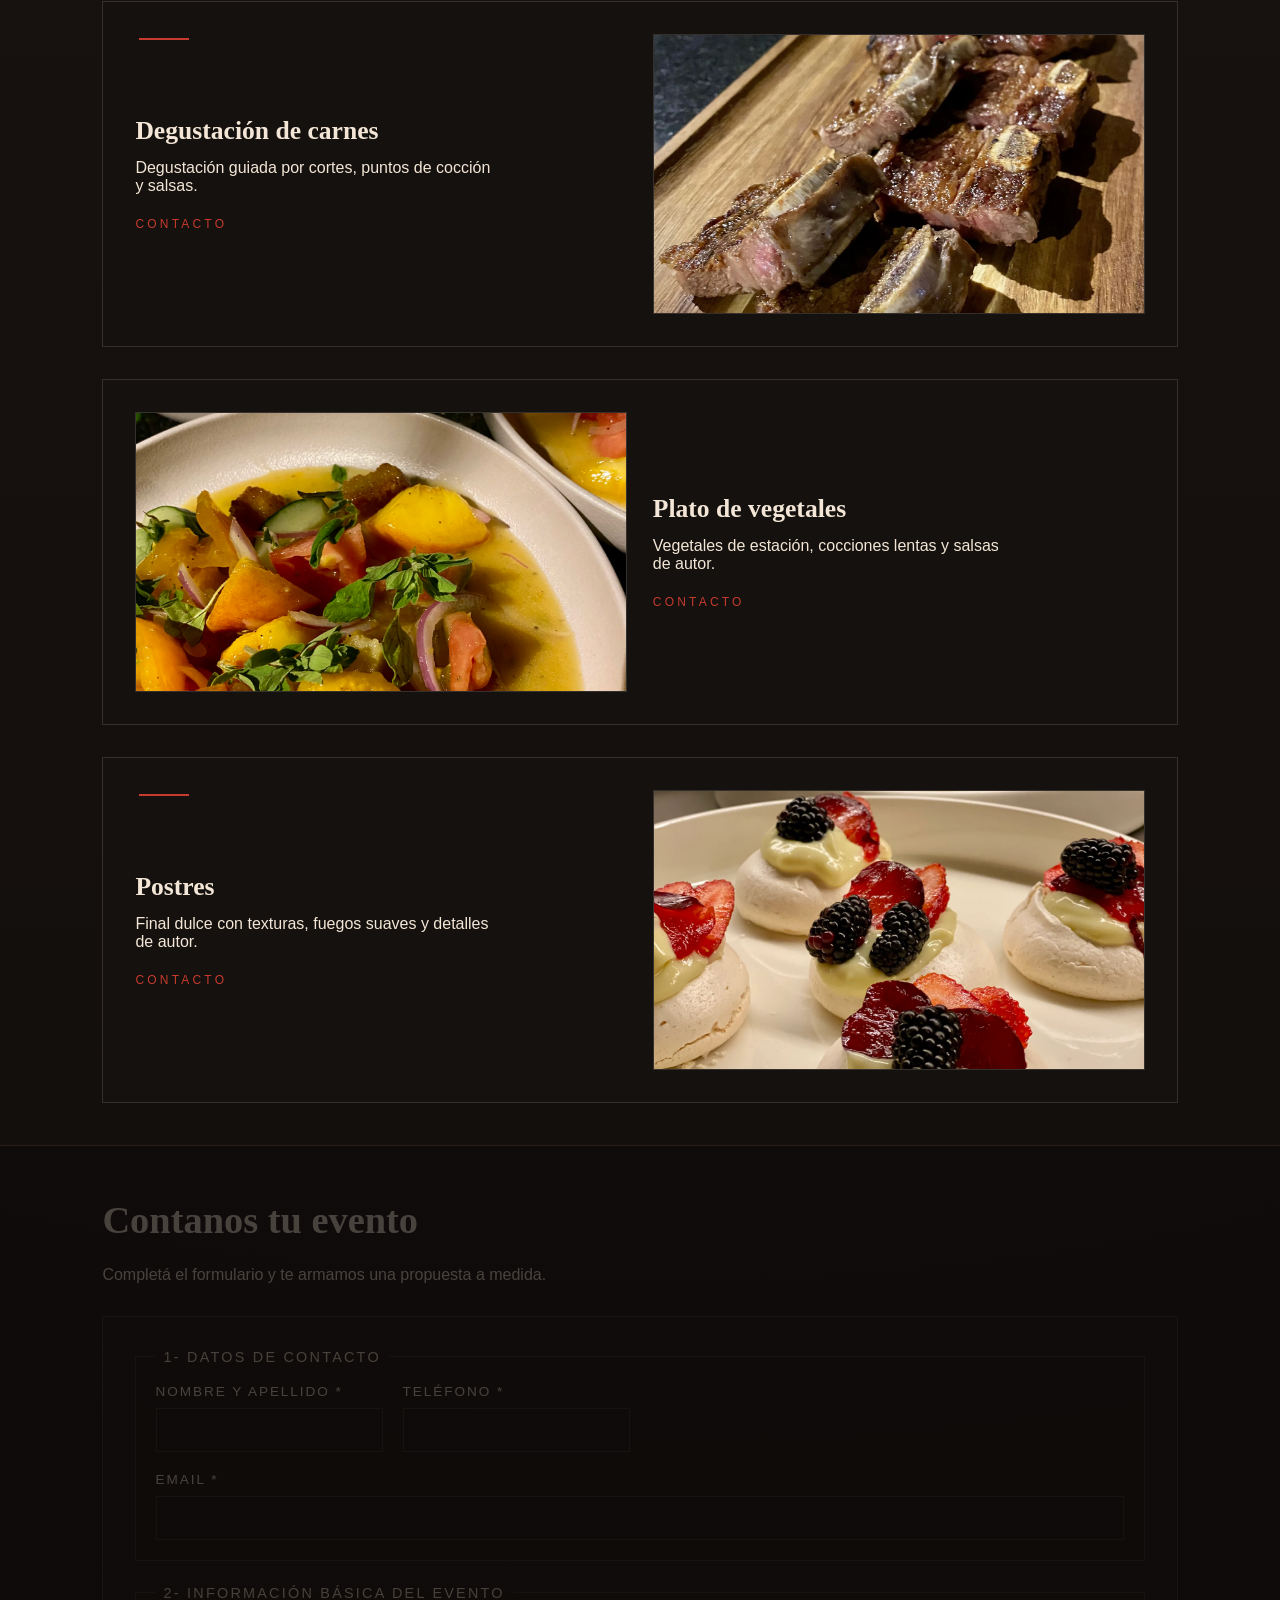
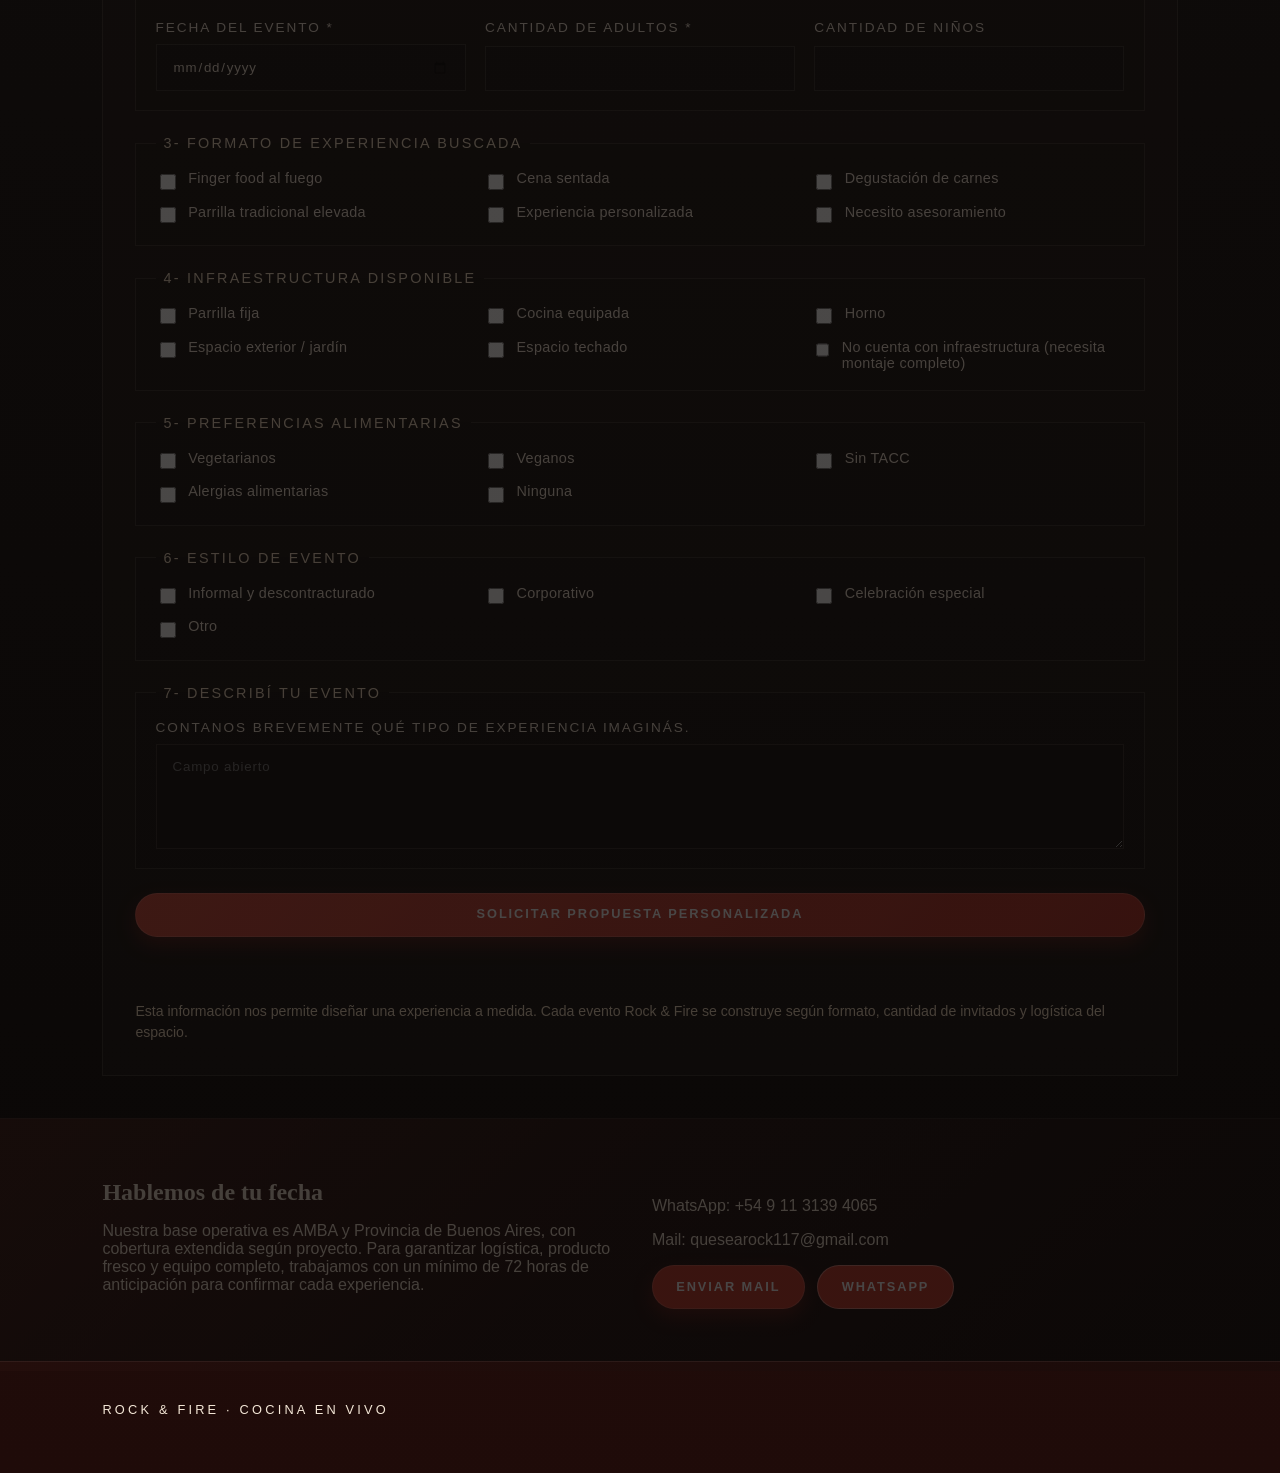
==== commit 1041823c: "corrige rutas de imágenes en la sección de abrebocas" ====
--- a/index.html
+++ b/index.html
@@ -60,12 +60,12 @@
           </div>
           <div class="event-media">
             <div class="auto-carousel" data-carousel="abrebocas">
-              <img data-lightbox="abrebocas" src="img/abreBocas/1.webp" alt="Abrebocas 1" />
-              <img data-lightbox="abrebocas" src="img/abreBocas/2.webp" alt="Abrebocas 2" />
-              <img data-lightbox="abrebocas" src="img/abreBocas/3.webp" alt="Abrebocas 3" />
-              <img data-lightbox="abrebocas" src="img/abreBocas/4.webp" alt="Abrebocas 4" />
-              <img data-lightbox="abrebocas" src="img/abreBocas/5.webp" alt="Abrebocas 5" />
-              <img data-lightbox="abrebocas" src="img/abreBocas/6.webp" alt="Abrebocas 6" />
+              <img data-lightbox="abrebocas" src="img/abrebocas/1.webp" alt="Abrebocas 1" />
+              <img data-lightbox="abrebocas" src="img/abrebocas/2.webp" alt="Abrebocas 2" />
+              <img data-lightbox="abrebocas" src="img/abrebocas/3.webp" alt="Abrebocas 3" />
+              <img data-lightbox="abrebocas" src="img/abrebocas/4.webp" alt="Abrebocas 4" />
+              <img data-lightbox="abrebocas" src="img/abrebocas/5.webp" alt="Abrebocas 5" />
+              <img data-lightbox="abrebocas" src="img/abrebocas/6.webp" alt="Abrebocas 6" />
             </div>
           </div>
         </article>
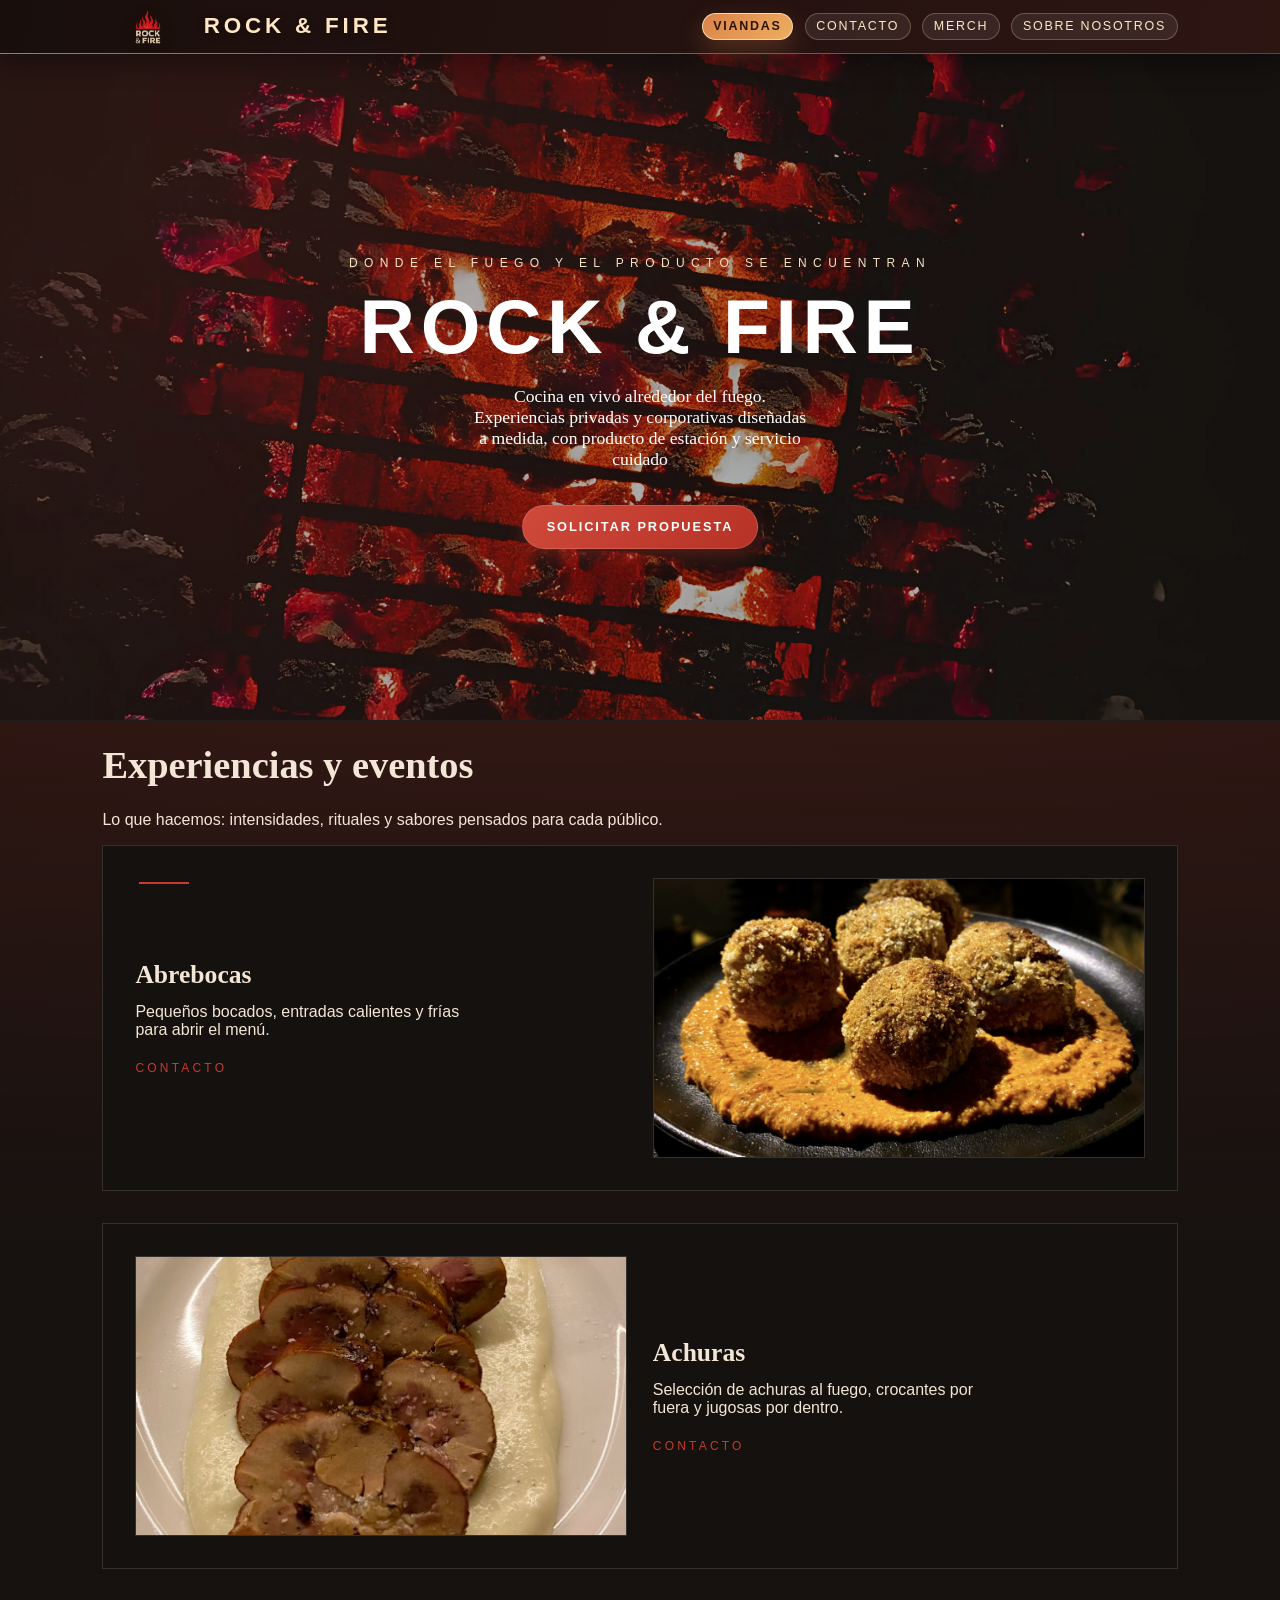
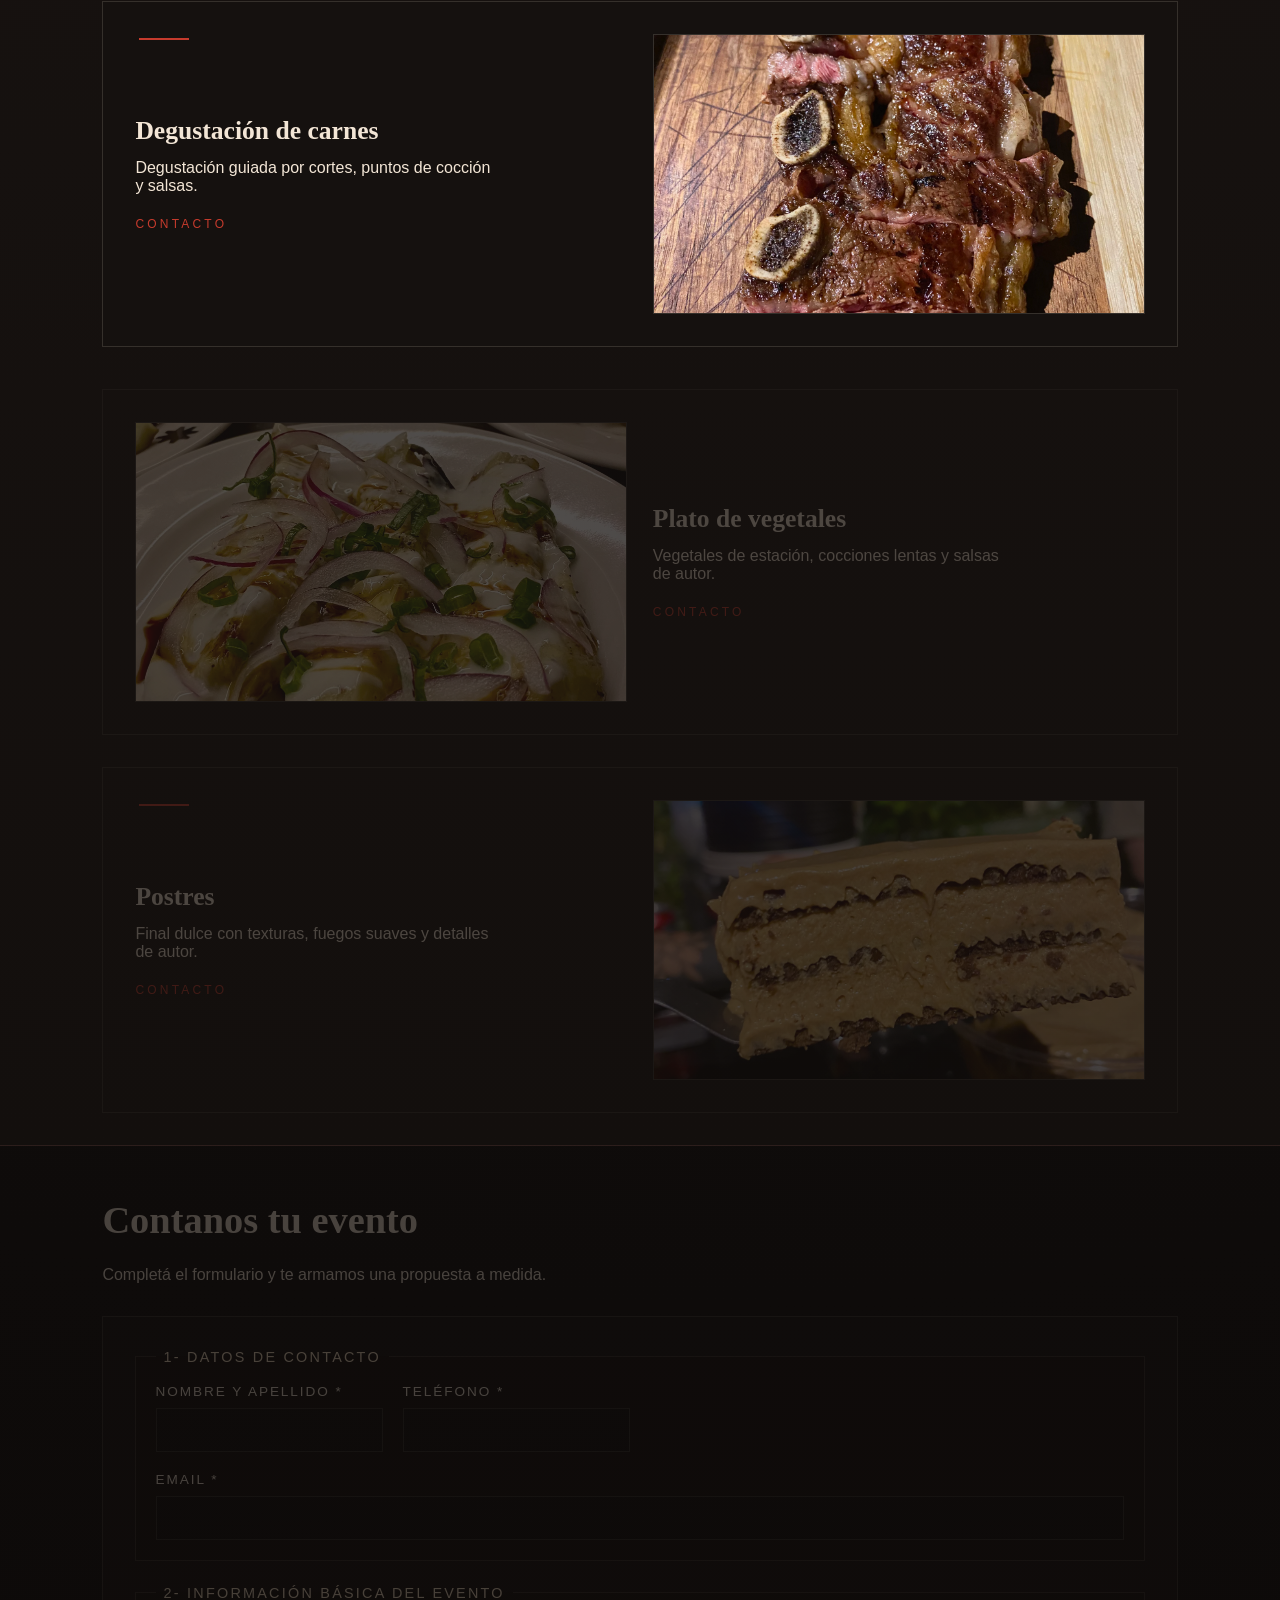
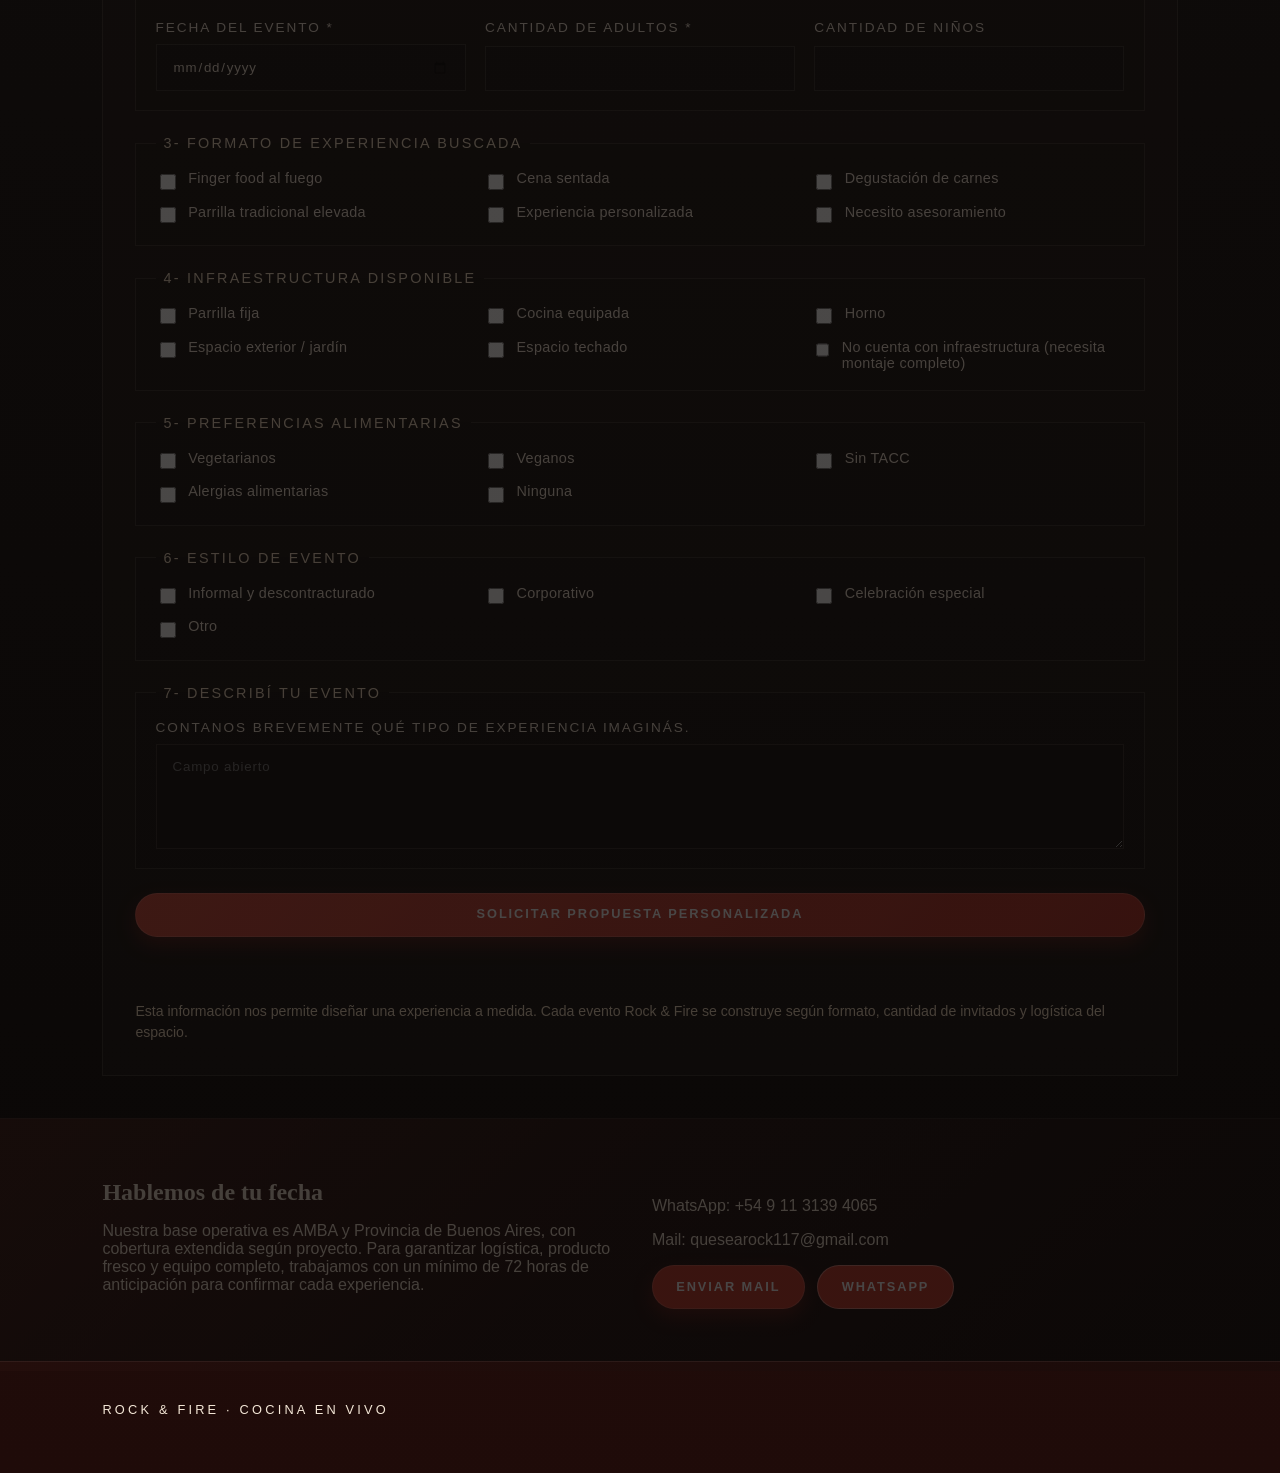
==== commit 73c0cb93: "corrige rutas de imágenes en el carrusel de abrebocas" ====
--- a/index.html
+++ b/index.html
@@ -60,12 +60,12 @@
           </div>
           <div class="event-media">
             <div class="auto-carousel" data-carousel="abrebocas">
-              <img data-lightbox="abrebocas" src="img/abrebocas/1.webp" alt="Abrebocas 1" />
-              <img data-lightbox="abrebocas" src="img/abrebocas/2.webp" alt="Abrebocas 2" />
-              <img data-lightbox="abrebocas" src="img/abrebocas/3.webp" alt="Abrebocas 3" />
-              <img data-lightbox="abrebocas" src="img/abrebocas/4.webp" alt="Abrebocas 4" />
-              <img data-lightbox="abrebocas" src="img/abrebocas/5.webp" alt="Abrebocas 5" />
-              <img data-lightbox="abrebocas" src="img/abrebocas/6.webp" alt="Abrebocas 6" />
+              <img data-lightbox="abrebocas" src="img/abreBocas/1.webp" alt="Abrebocas 1" />
+              <img data-lightbox="abrebocas" src="img/abreBocas/2.webp" alt="Abrebocas 2" />
+              <img data-lightbox="abrebocas" src="img/abreBocas/3.webp" alt="Abrebocas 3" />
+              <img data-lightbox="abrebocas" src="img/abreBocas/4.webp" alt="Abrebocas 4" />
+              <img data-lightbox="abrebocas" src="img/abreBocas/5.webp" alt="Abrebocas 5" />
+              <img data-lightbox="abrebocas" src="img/abreBocas/6.webp" alt="Abrebocas 6" />
             </div>
           </div>
         </article>
--- a/styles.css
+++ b/styles.css
@@ -409,7 +409,18 @@
   pointer-events: none;
 }
 
-.auto-carousel img.active {
+.auto-carousel:not(.is-ready) img {
+  display: none;
+}
+
+.auto-carousel:not(.is-ready) img:first-child {
+  display: block;
+  opacity: 1;
+  transform: scale(1);
+  pointer-events: auto;
+}
+
+.auto-carousel.is-ready img.active {
   opacity: 1;
   transform: scale(1);
   pointer-events: auto;
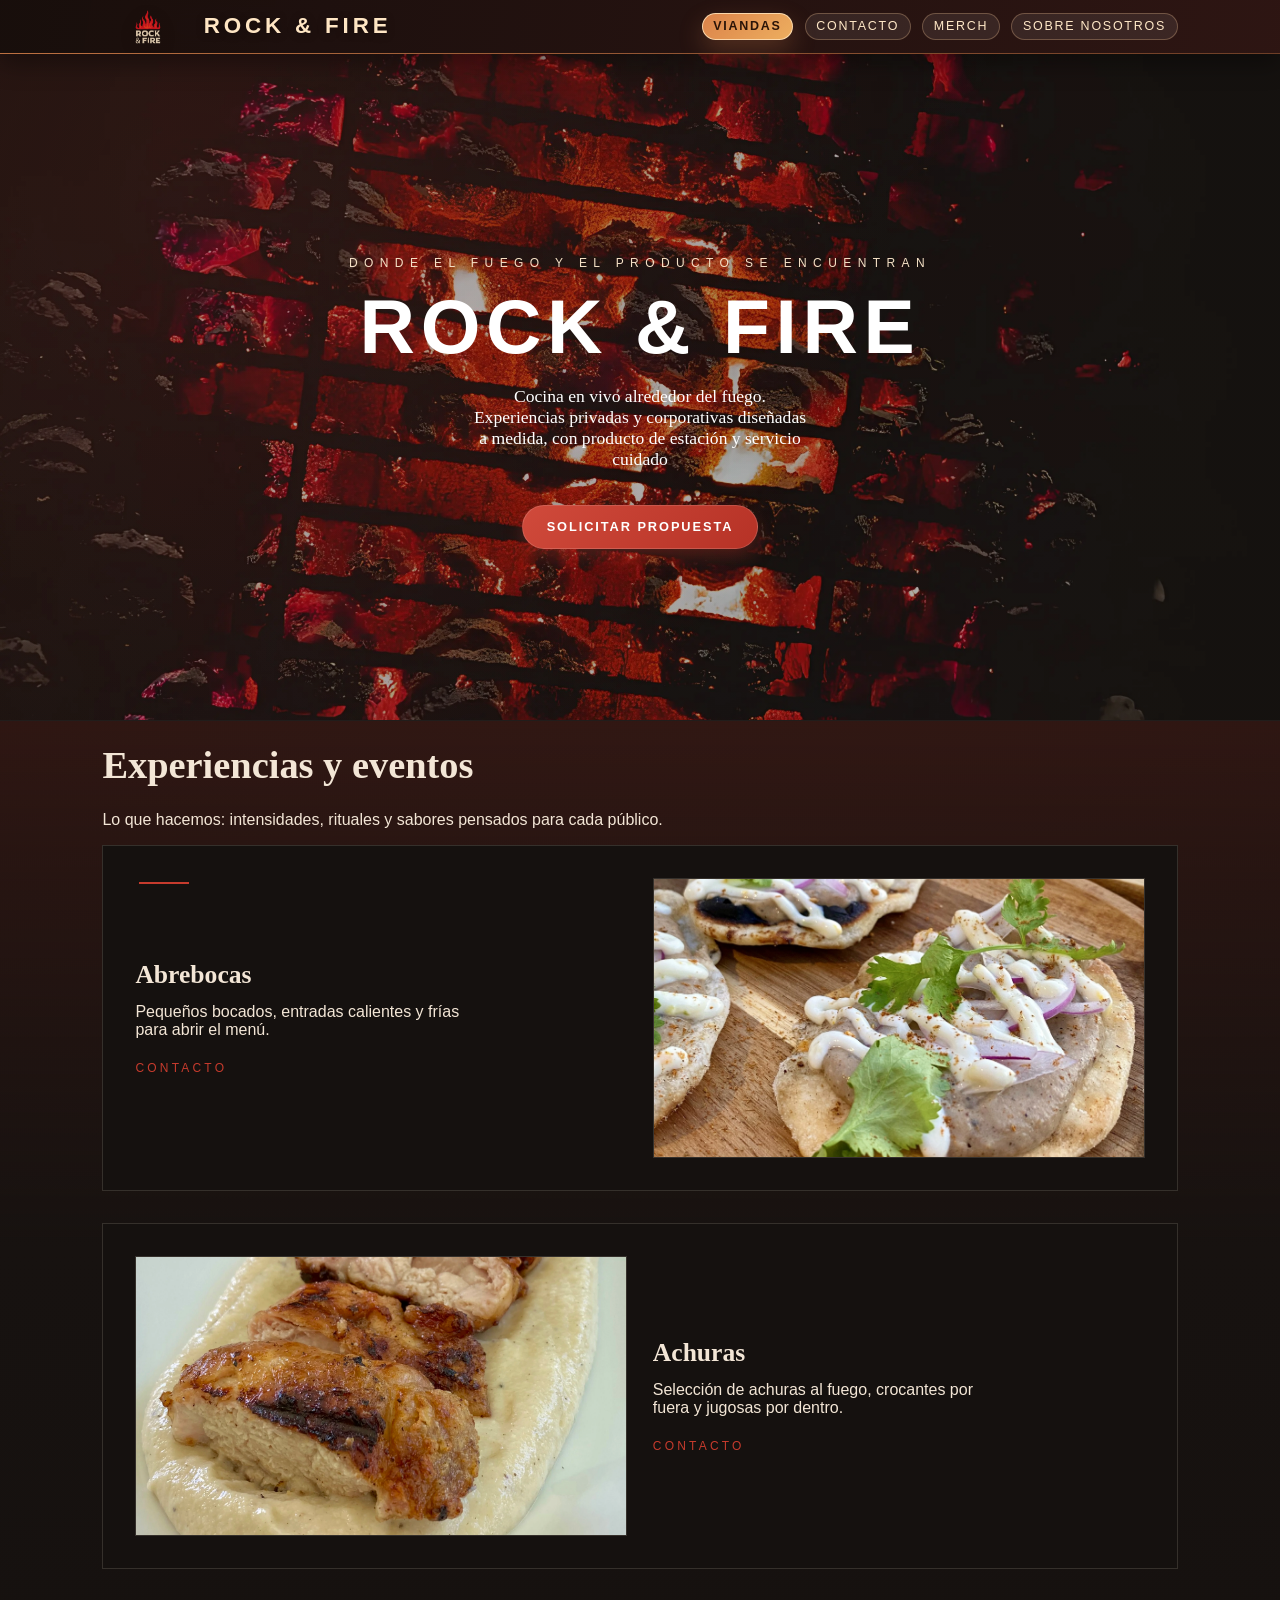
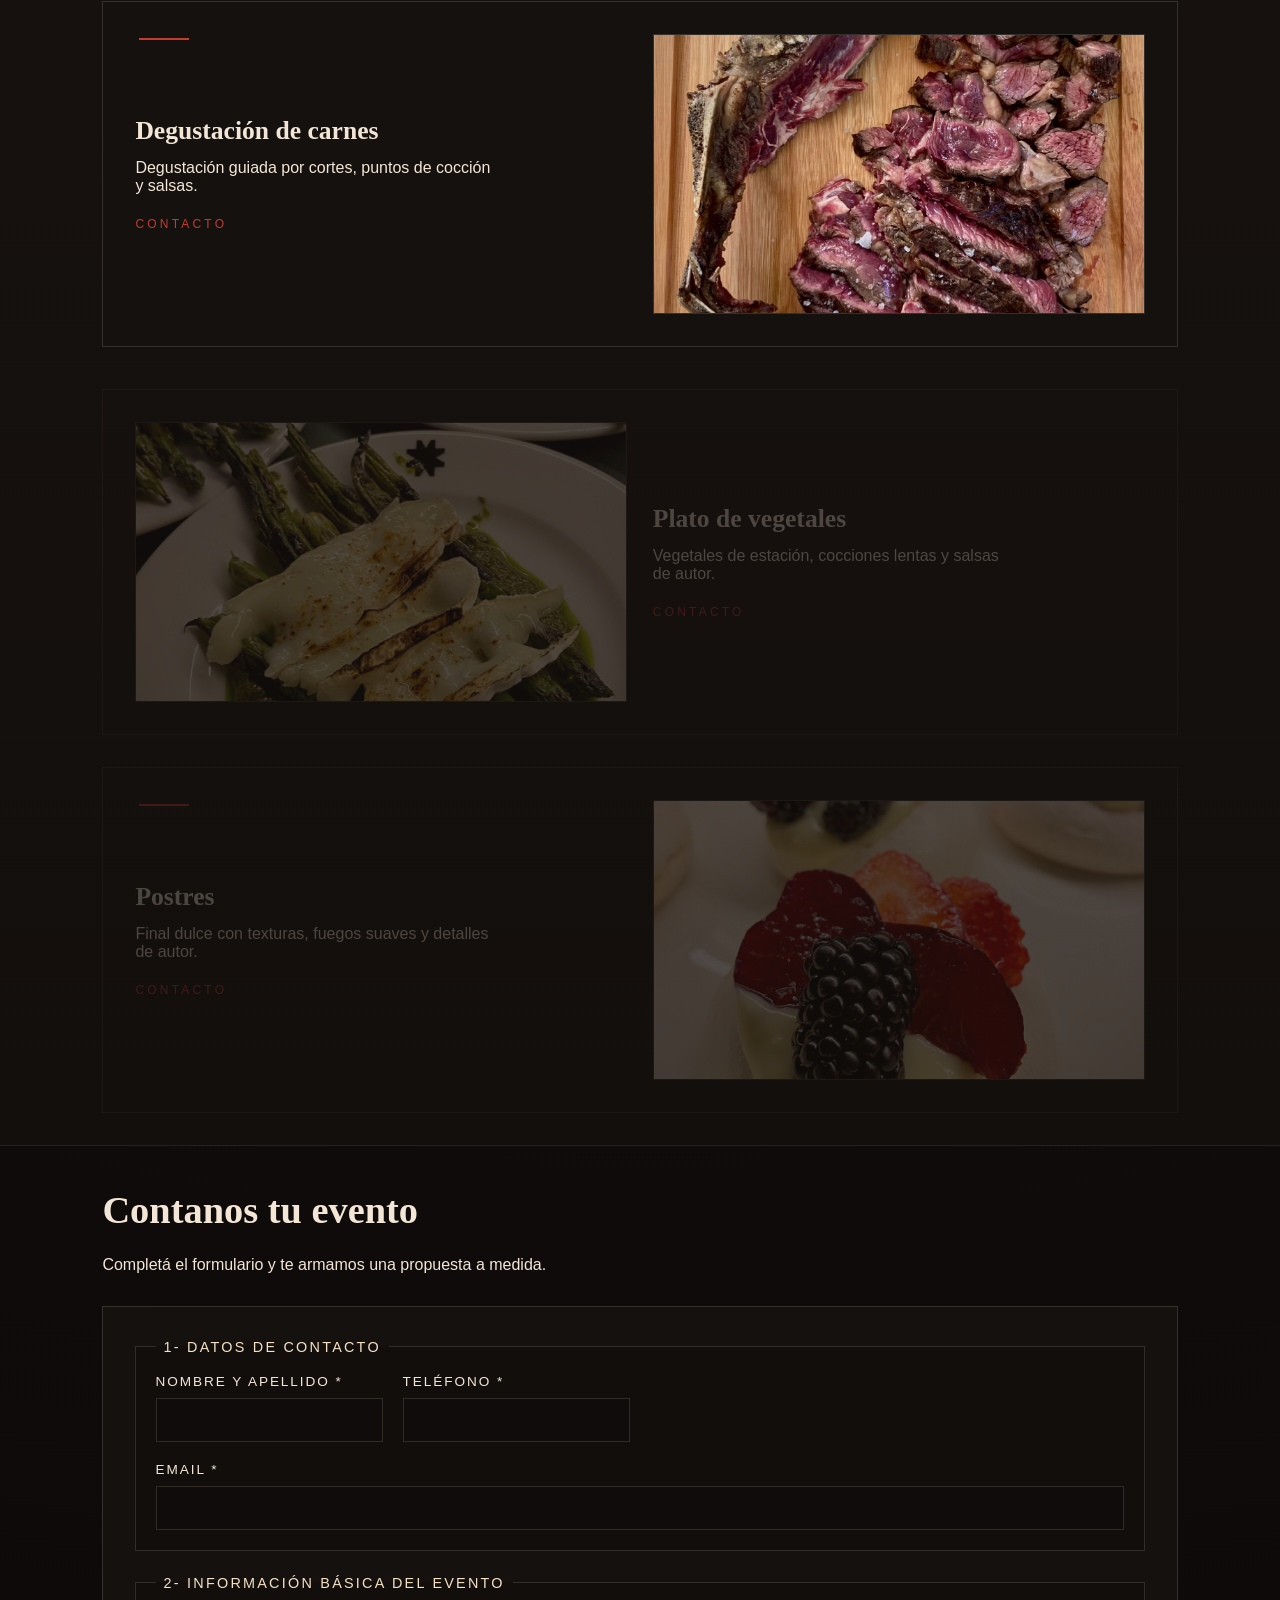
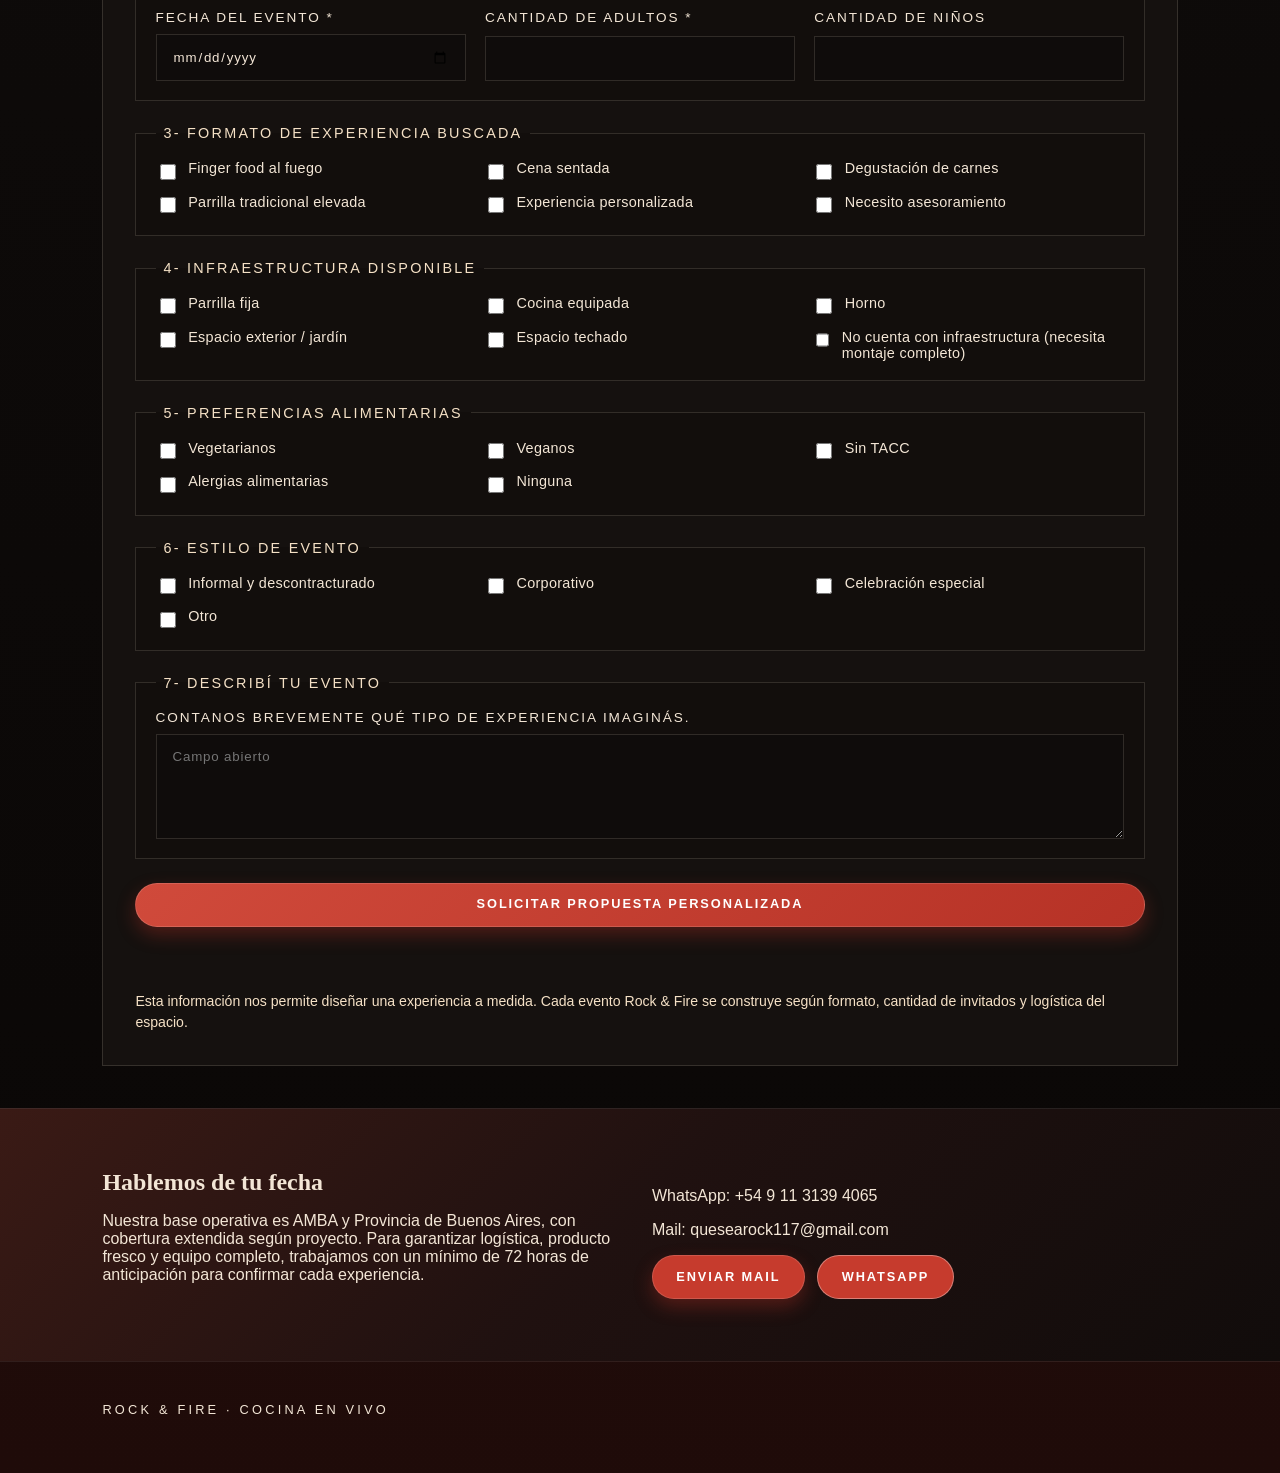
==== commit 5cb580cf: "agrega enlace de pre-carga para la imagen de portada" ====
--- a/index.html
+++ b/index.html
@@ -8,6 +8,7 @@
       name="description"
       content="Rock & Fire es un emprendimiento de catering con cocina a fuego vivo, menús a medida y eventos memorables."
     />
+    <link rel="preload" as="image" href="img/portada1.webp" type="image/webp" fetchpriority="high" />
     <link rel="preconnect" href="https://fonts.googleapis.com" />
     <link rel="preconnect" href="https://fonts.gstatic.com" crossorigin />
     <link rel="stylesheet" href="styles.css" />
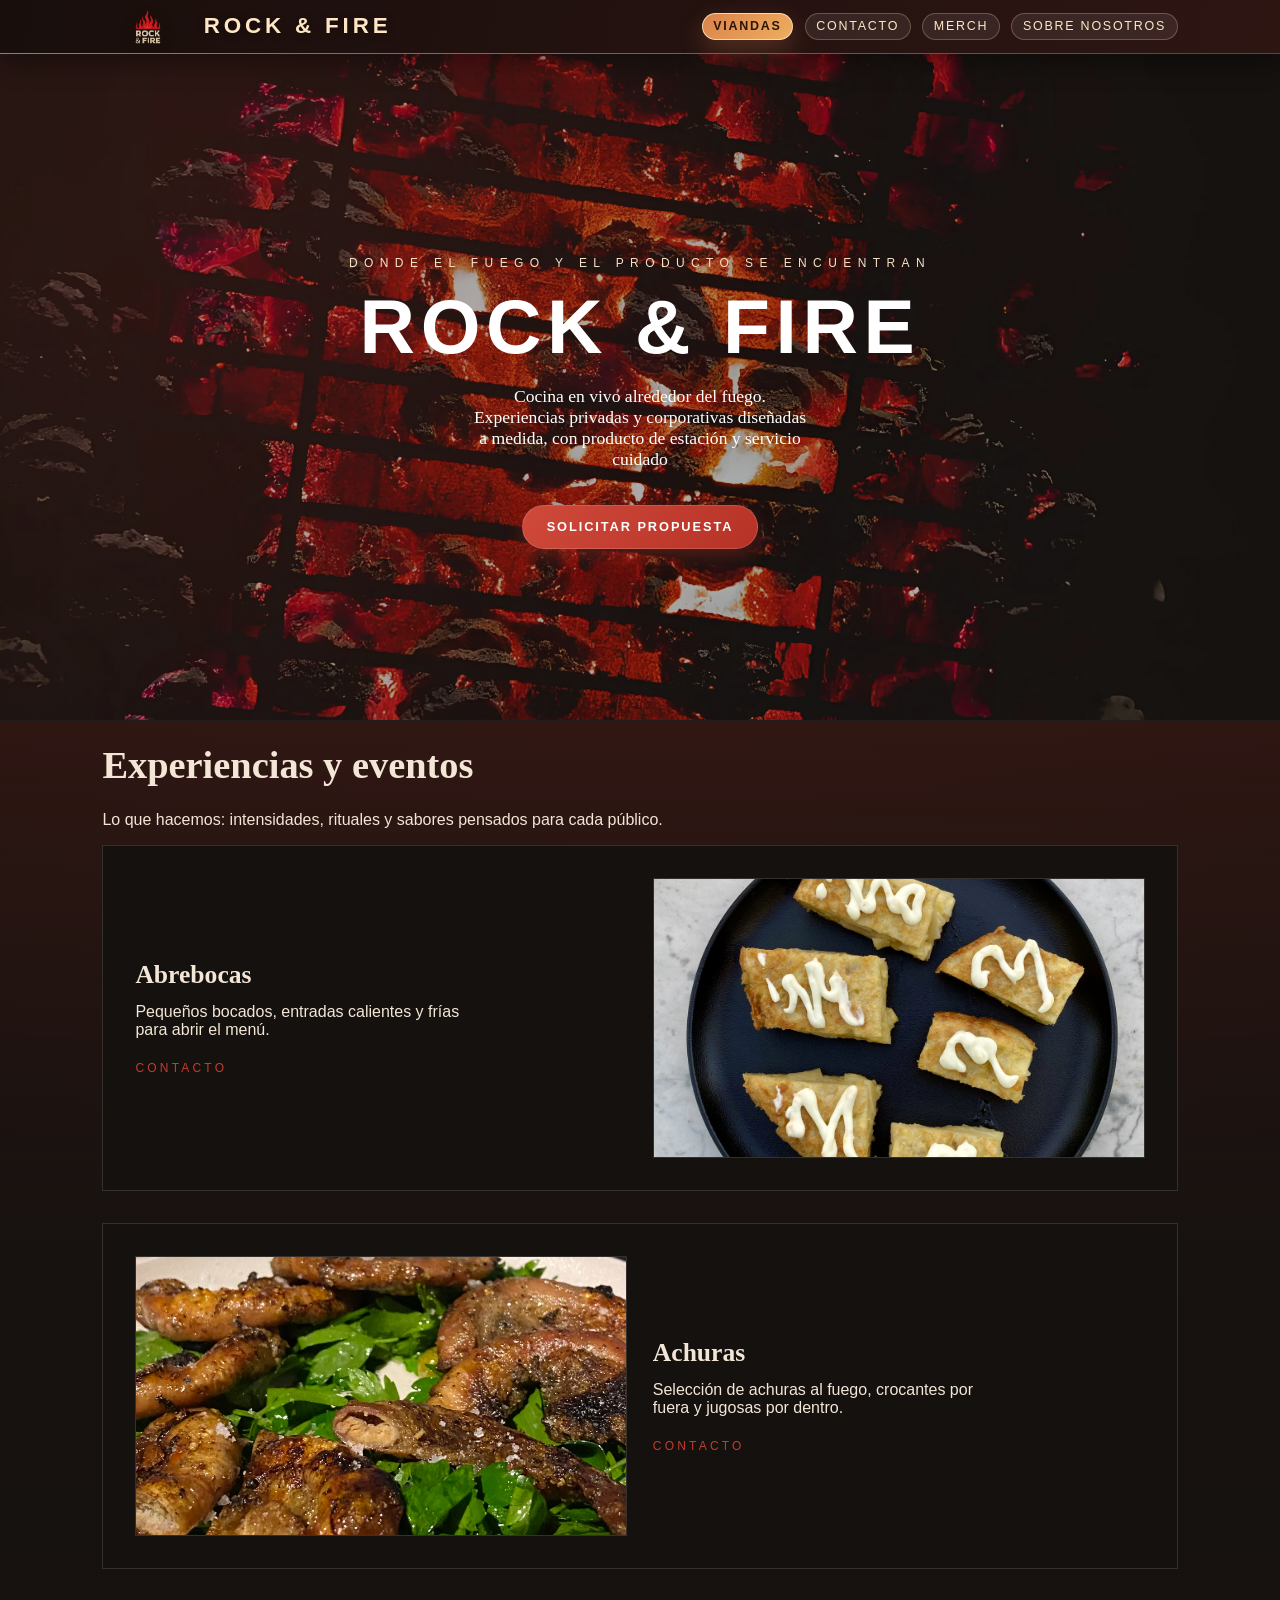
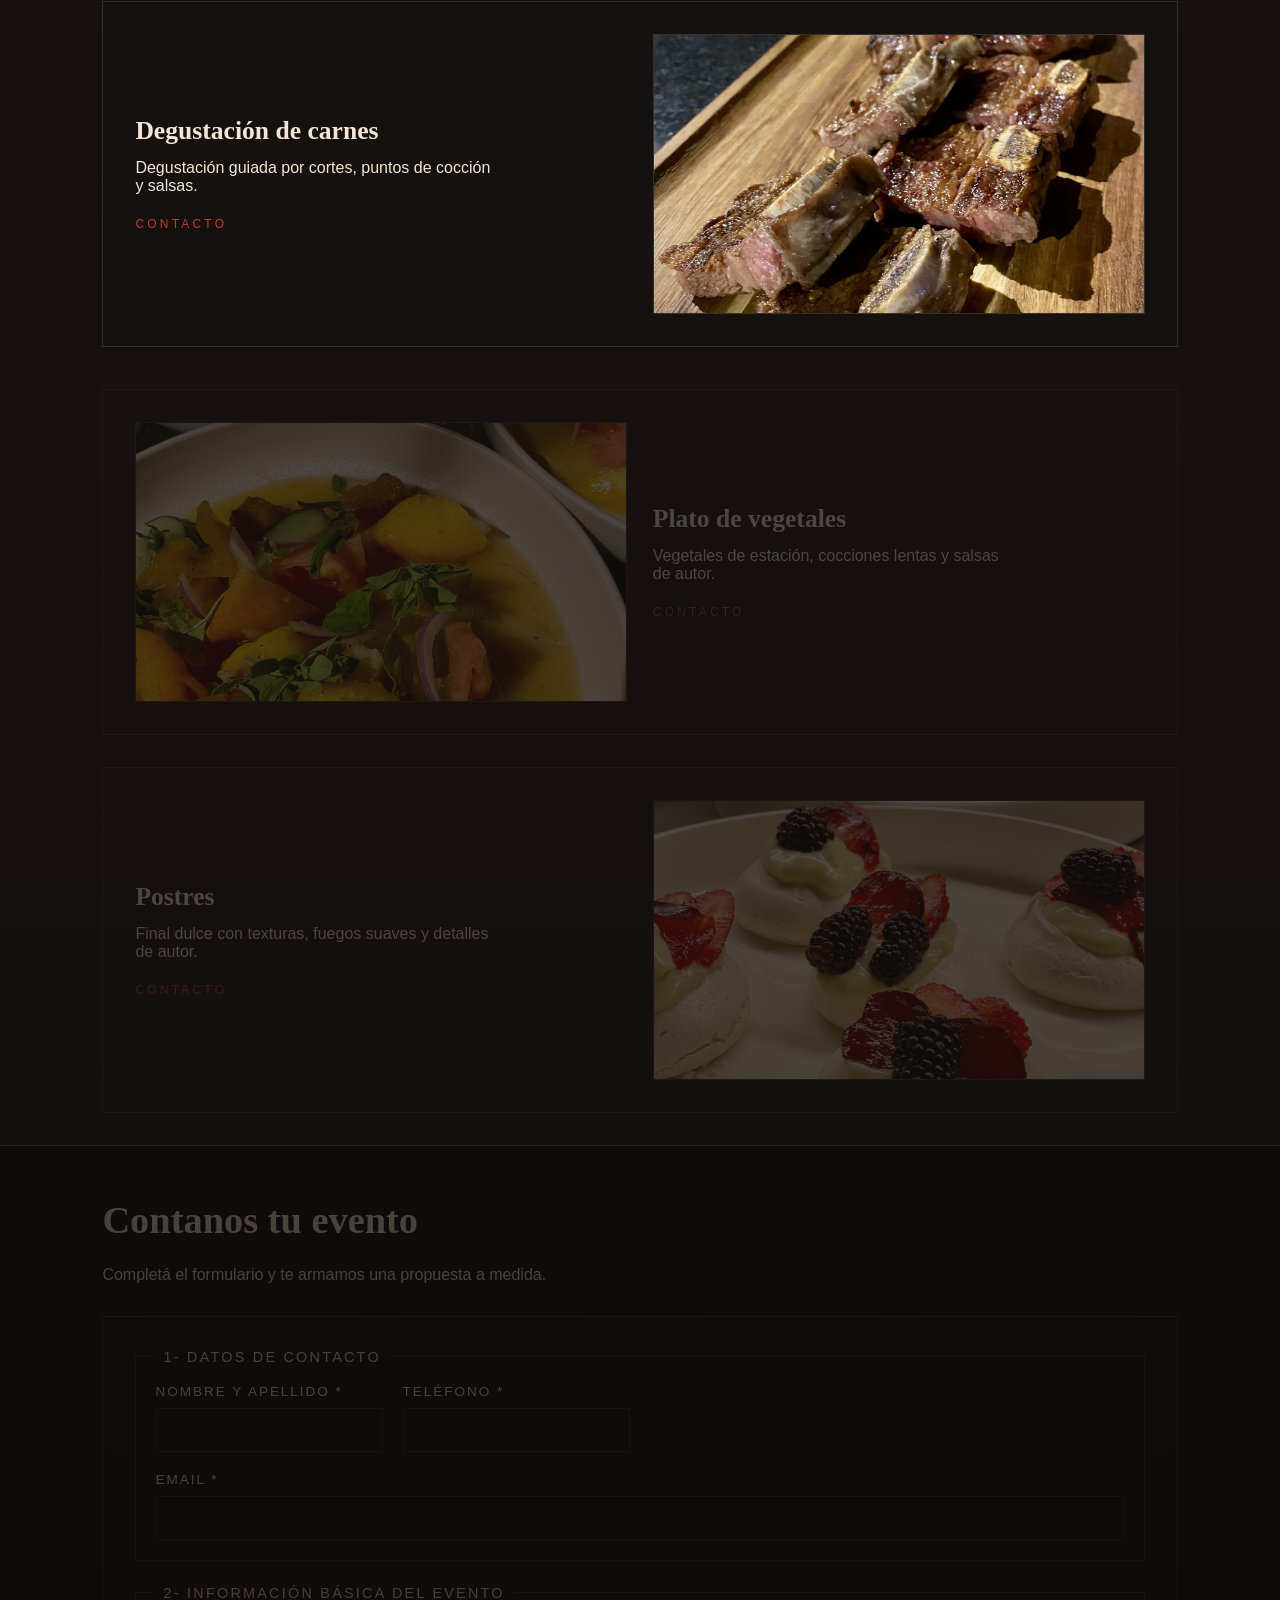
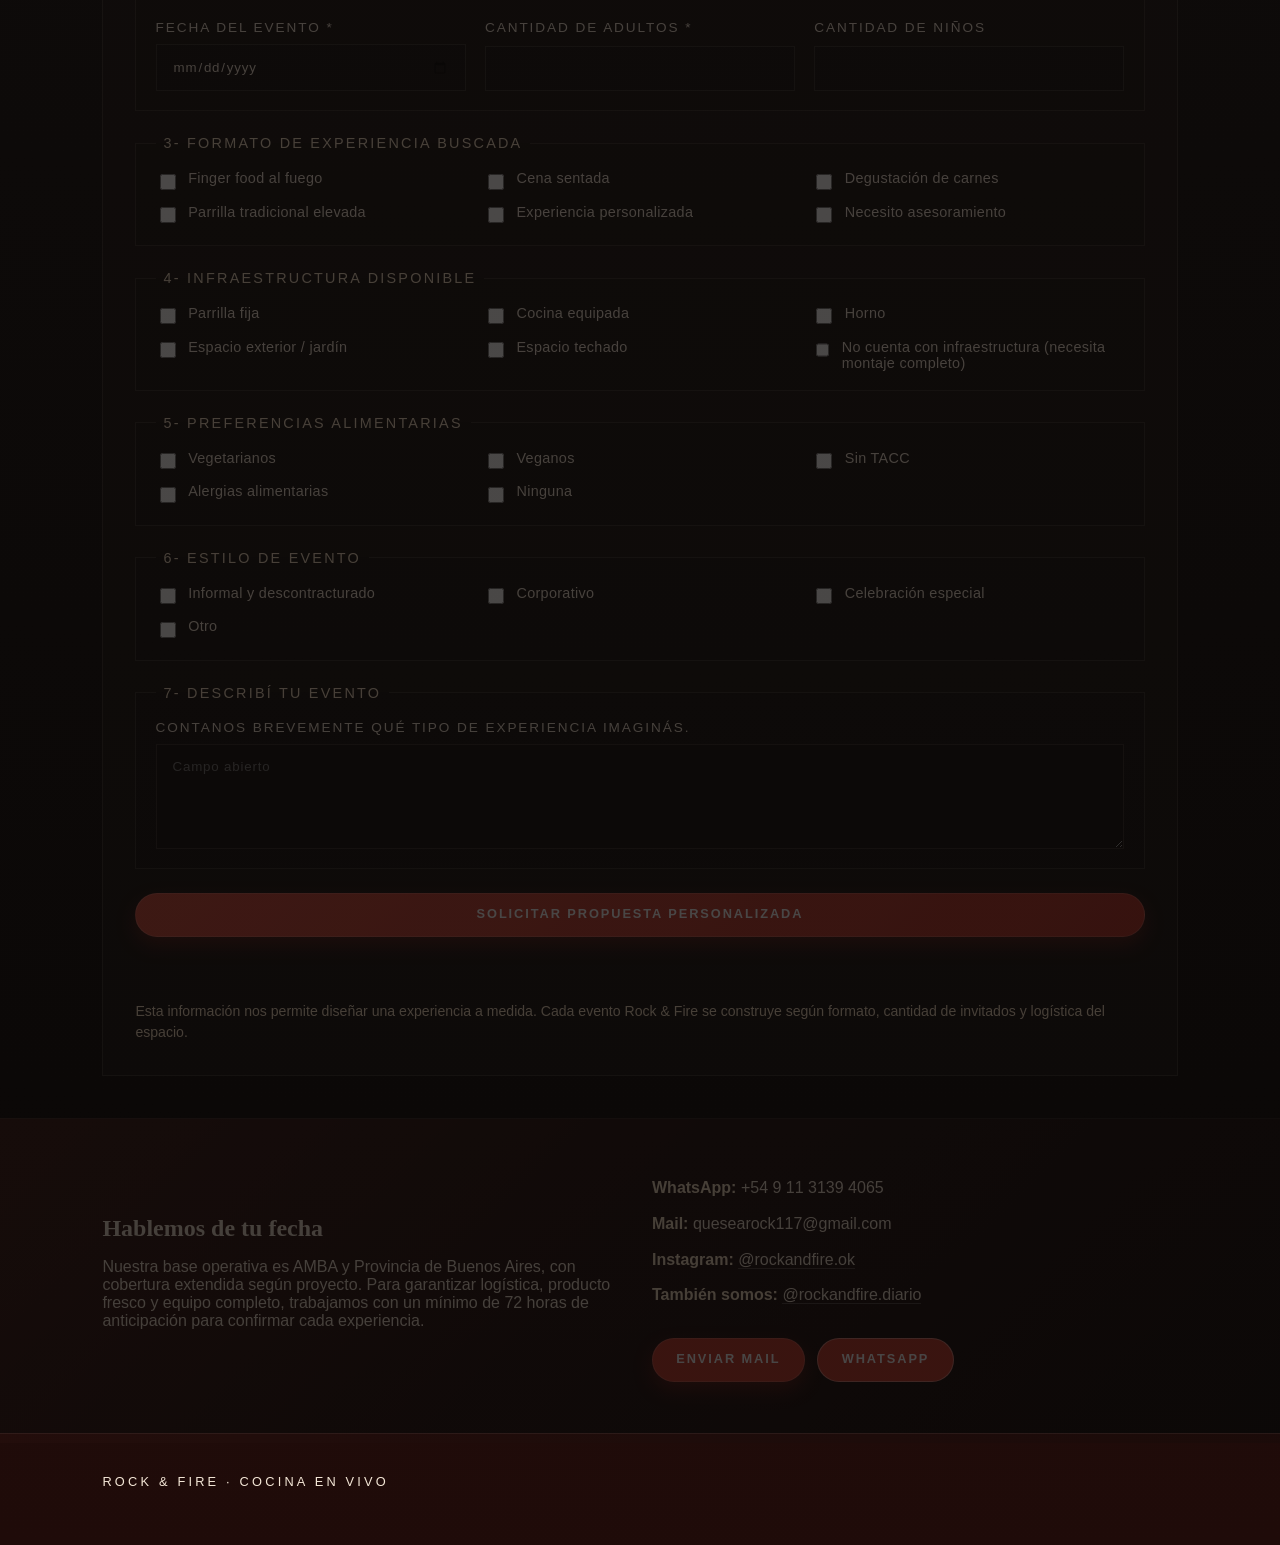
==== commit d8490774: "mejora la sección de contacto: agrega enlaces a Instagram y ajusta estilos" ====
--- a/index.html
+++ b/index.html
@@ -333,9 +333,17 @@
 Para garantizar logística, producto fresco y equipo completo, trabajamos con un mínimo de 72 horas de anticipación para confirmar cada experiencia.
         </p>
       </div>
-      <div>
-        <p>WhatsApp: +54 9 11 3139 4065</p>
-        <p>Mail: quesearock117@gmail.com</p>
+      <div class="contact-panel">
+        <p class="contact-item"><strong>WhatsApp:</strong> +54 9 11 3139 4065</p>
+        <p class="contact-item"><strong>Mail:</strong> quesearock117@gmail.com</p>
+        <p class="contact-item">
+          <strong>Instagram:</strong>
+          <a href="https://www.instagram.com/rockandfire.ok/?__d=11%252F" target="_blank" rel="noreferrer">@rockandfire.ok</a>
+        </p>
+        <p class="contact-item">
+          <strong>También somos:</strong>
+          <a href="https://www.instagram.com/rockandfire.diario/" target="_blank" rel="noreferrer">@rockandfire.diario</a>
+        </p>
         <div class="contact-actions">
           <a class="cta" href="mailto:quesearock117@gmail.com"><span></span>Enviar mail</a>
           <a class="cta ghost" href="https://wa.me/5491131394065" target="_blank" rel="noreferrer"><span></span>WhatsApp</a>
--- a/styles.css
+++ b/styles.css
@@ -346,16 +346,6 @@
   position: relative;
 }
 
-.event-row::before {
-  content: "";
-  position: absolute;
-  left: 2.2rem;
-  top: 2.2rem;
-  width: 50px;
-  height: 2px;
-  background: var(--ember);
-}
-
 .event-row.reverse .event-text {
   order: 2;
 }
@@ -471,6 +461,25 @@
 .contact .cta {
   background: var(--ember);
   color: #fff;
+}
+
+.contact-panel {
+  display: grid;
+  gap: 1.1rem;
+}
+
+.contact-item {
+  margin: 0;
+}
+
+.contact-item strong {
+  color: var(--accent);
+}
+
+.contact-item a {
+  color: var(--ink);
+  text-decoration: none;
+  border-bottom: 1px solid rgba(255, 255, 255, 0.22);
 }
 
 .whatsapp-form {
